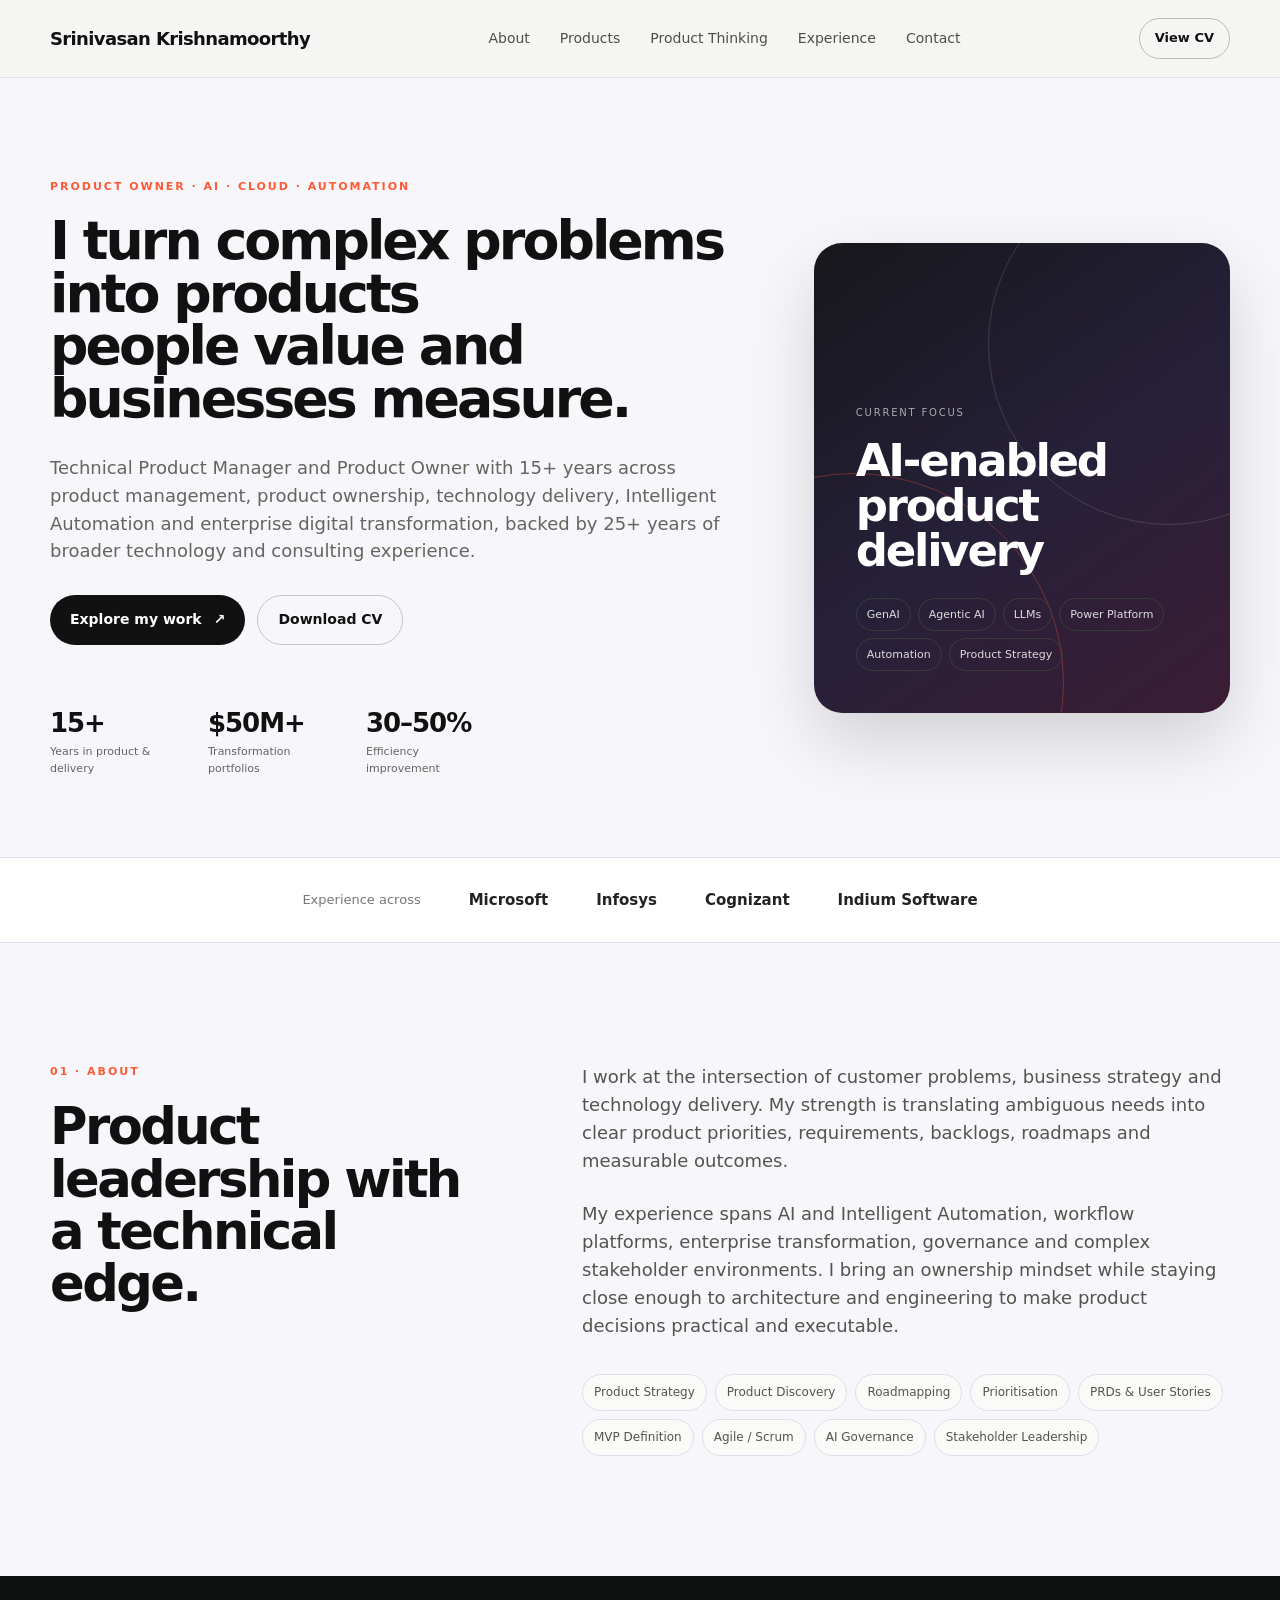
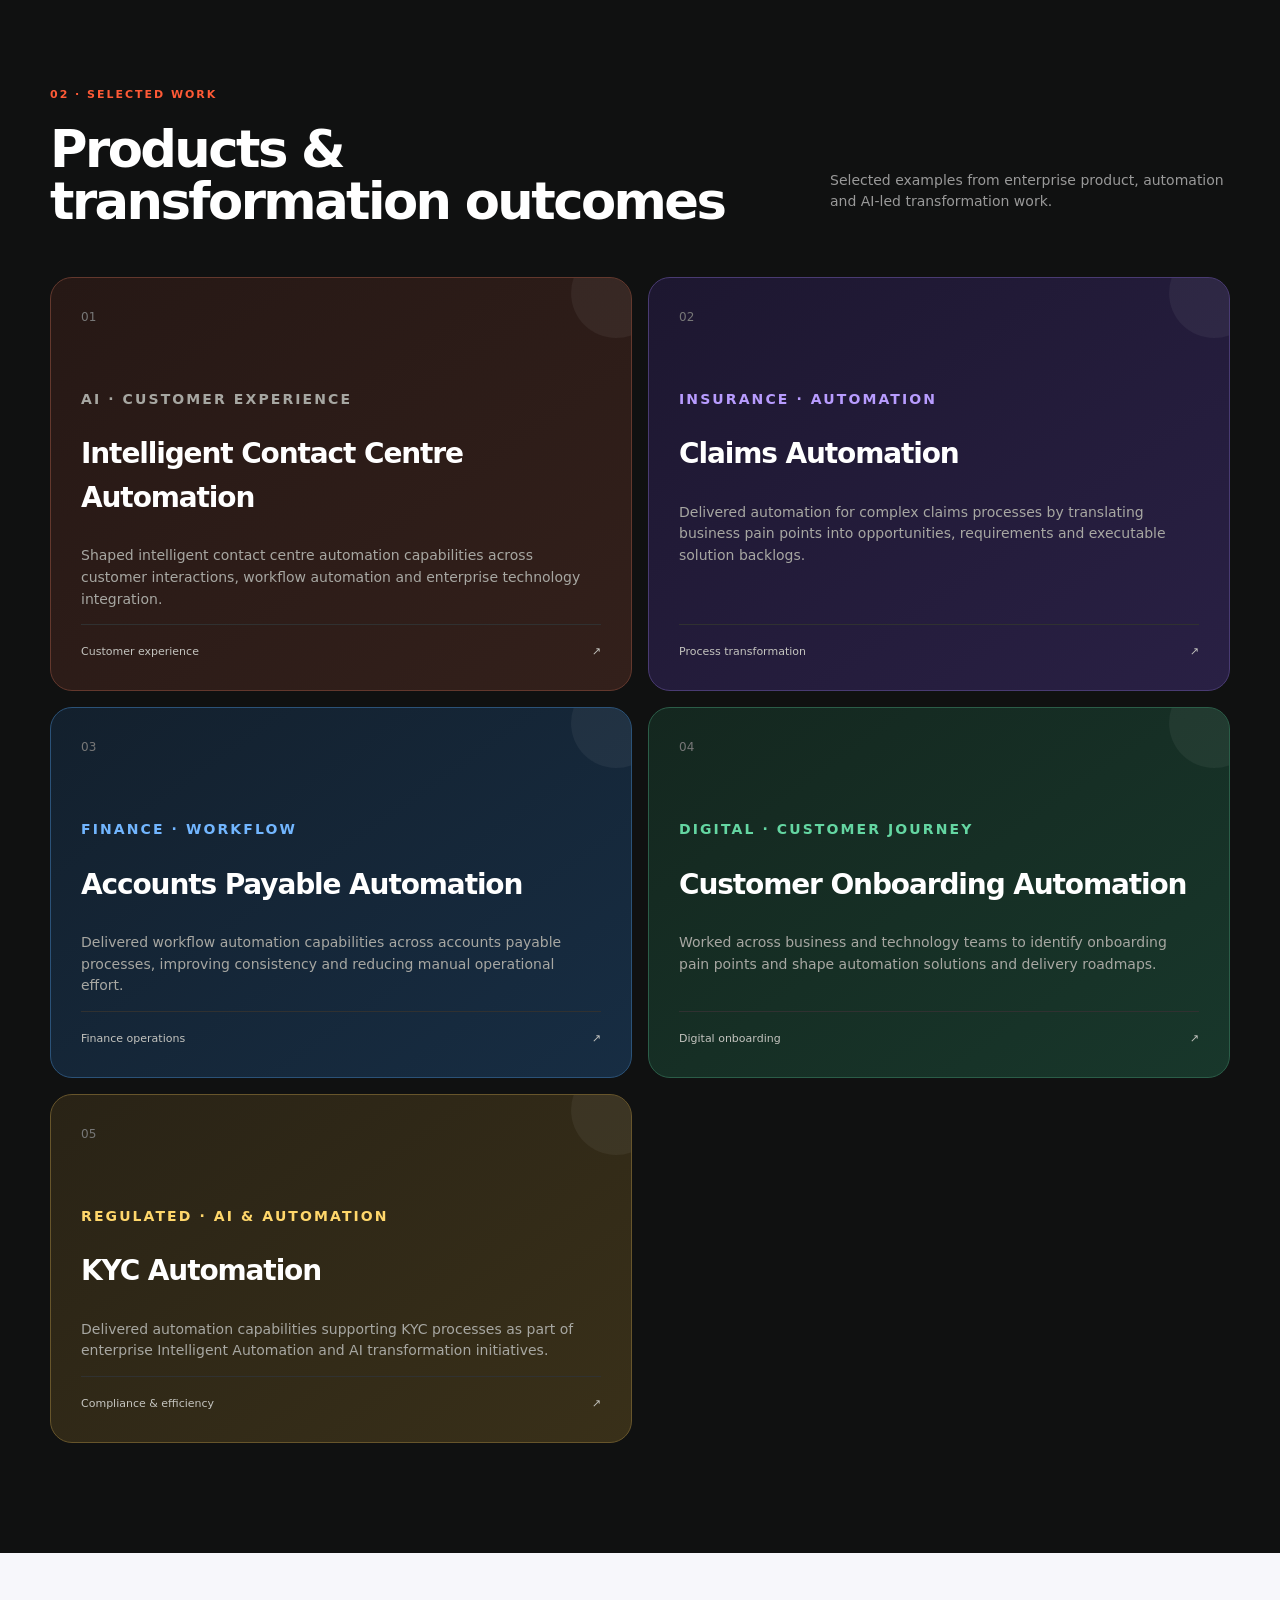
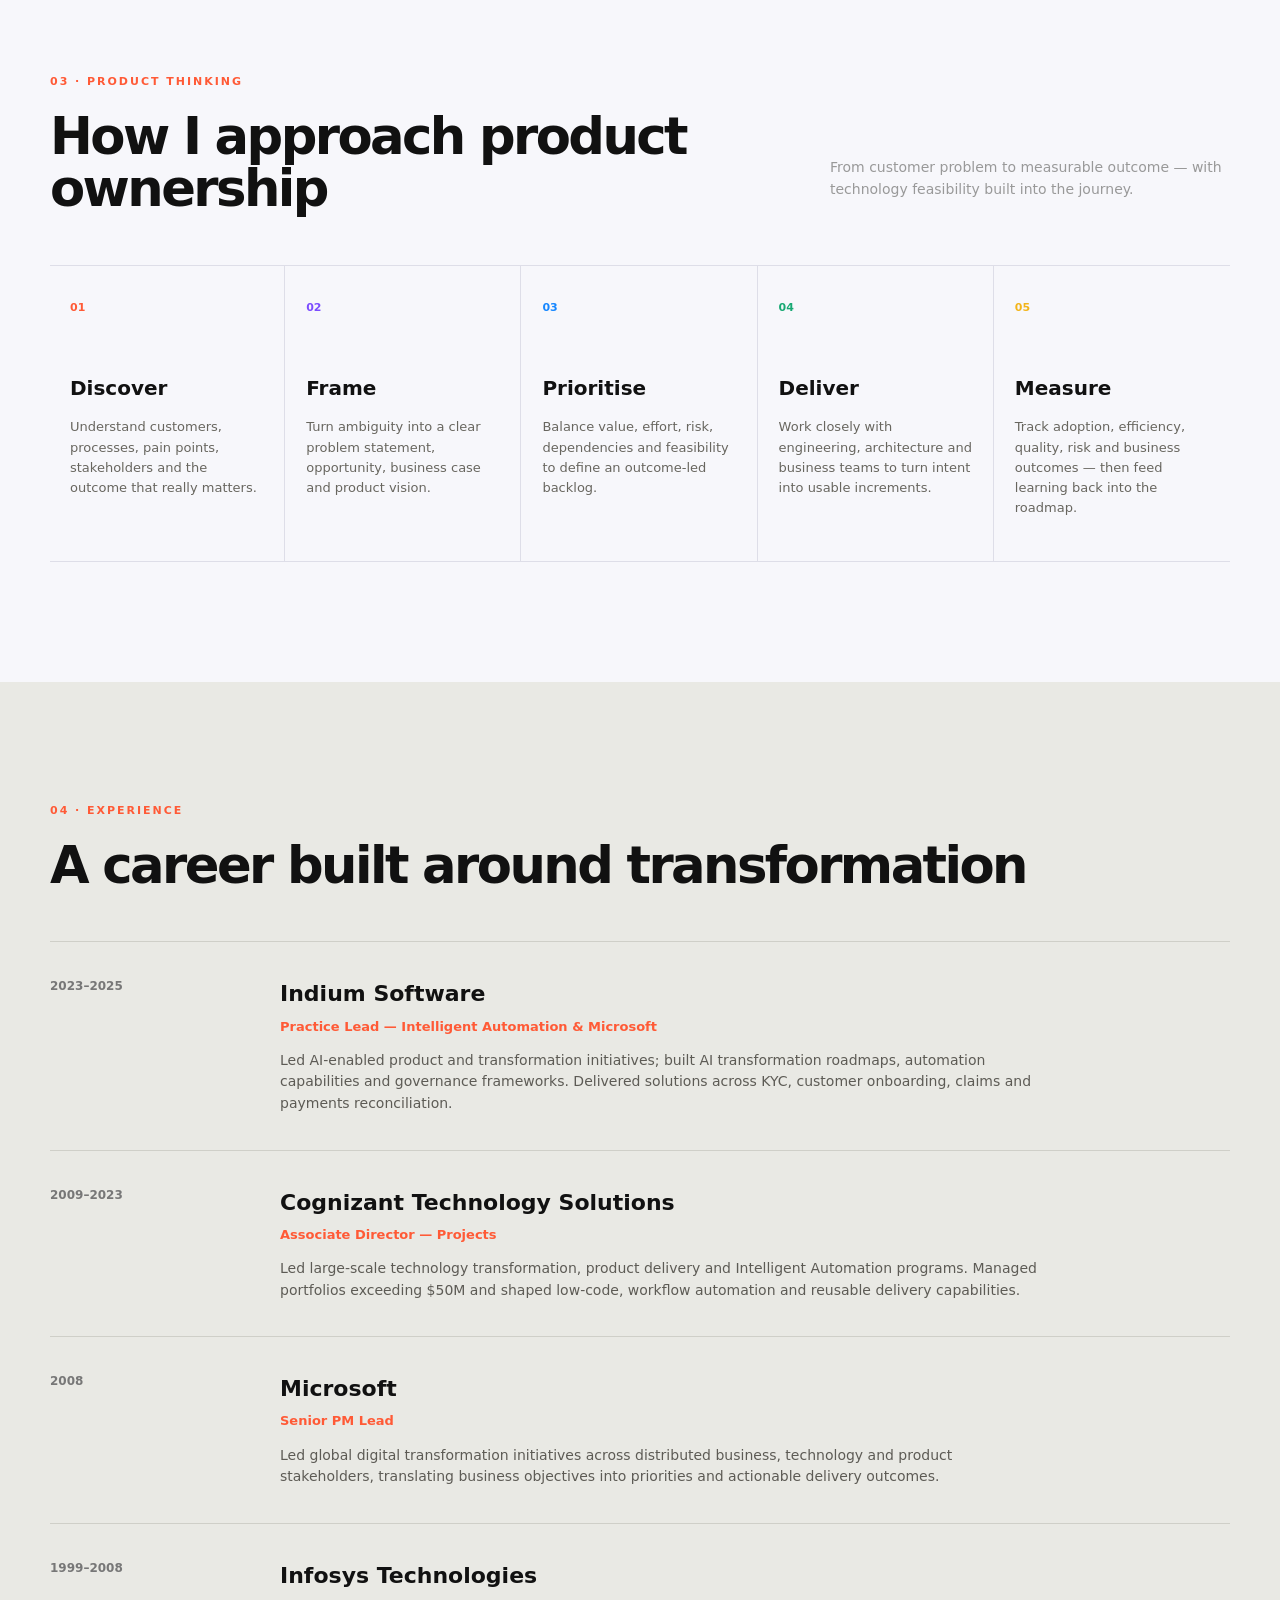
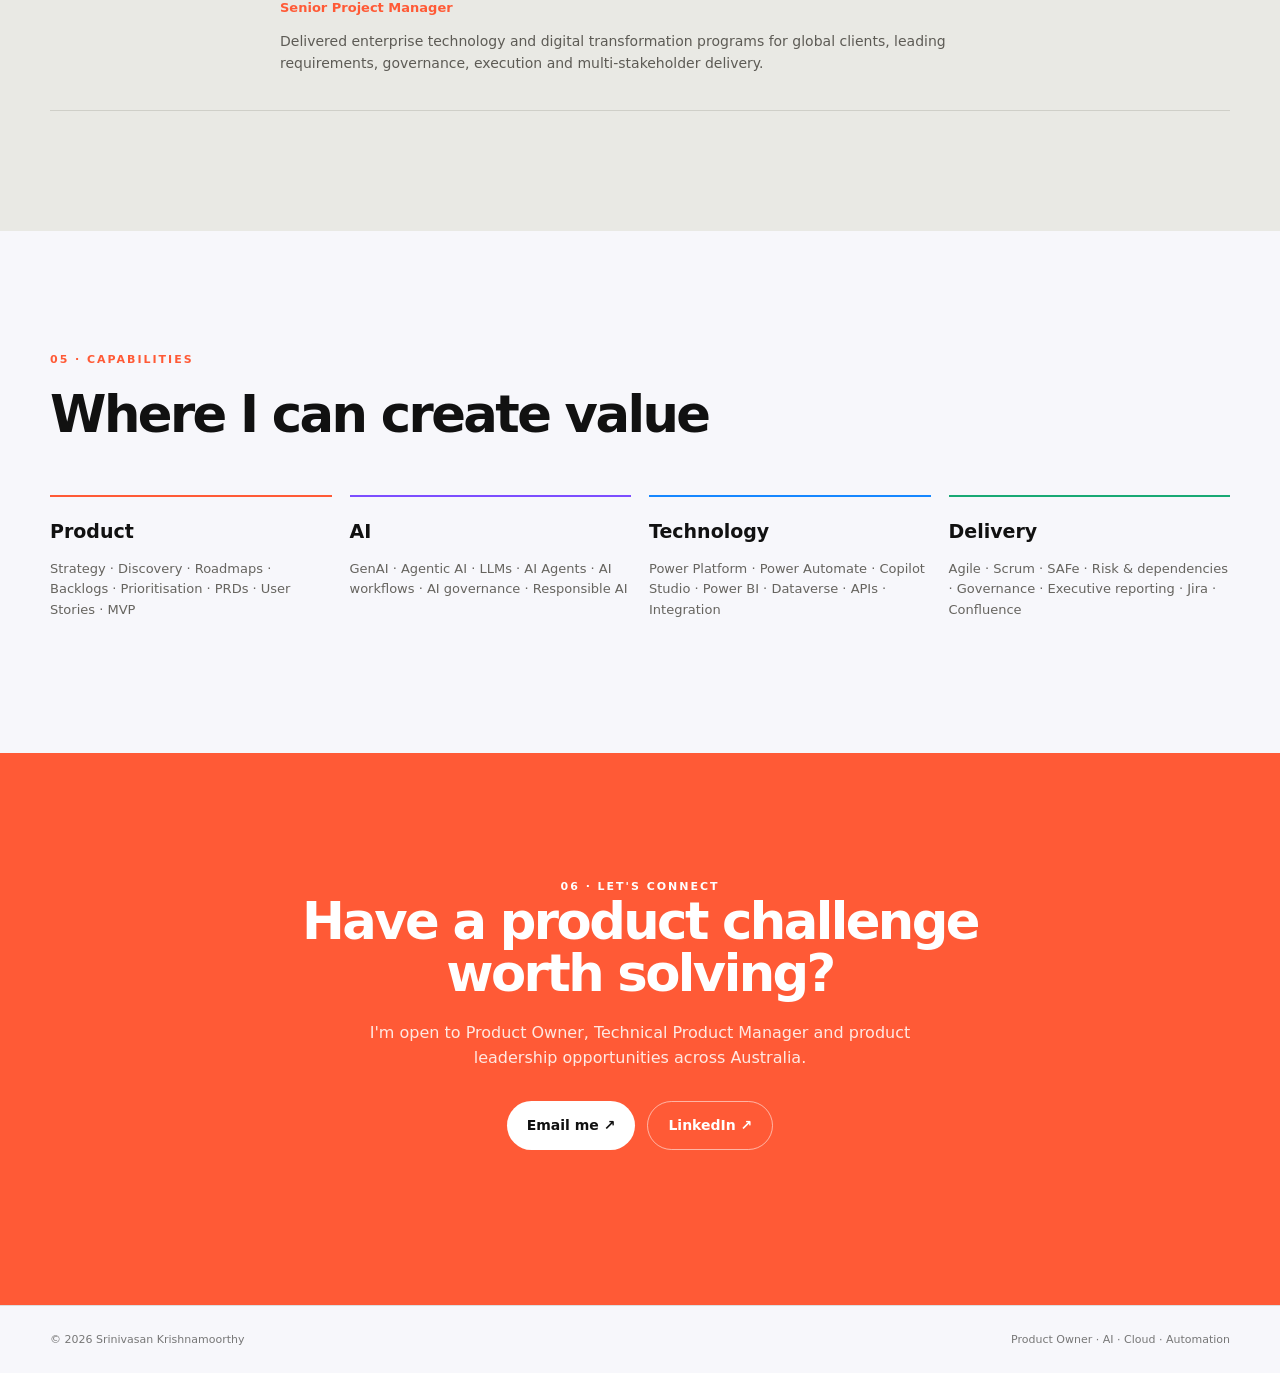
==== index.html @ 7a73e7b0 "Update index.html" ====
<!DOCTYPE html>
<html lang="en">
<head>
  <meta charset="UTF-8">
  <meta name="viewport" content="width=device-width, initial-scale=1.0">
  <meta name="description" content="Srinivasan Krishnamoorthy — Product Owner and Technical Product Manager specialising in AI, Intelligent Automation, Cloud and enterprise digital transformation.">
  <title>Srinivasan Krishnamoorthy | Product Owner</title>
  <link rel="stylesheet" href="style.css">
</head>
<body>
  <header class="nav">
    <a class="brand" href="#top">Srinivasan Krishnamoorthy</a>
    <nav>
      <a href="#about">About</a>
      <a href="#products">Products</a>
      <a href="#thinking">Product Thinking</a>
      <a href="#experience">Experience</a>
      <a href="#contact">Contact</a>
    </nav>
    <a class="nav-cta" href="Srinivasan-Resume.pdf" target="_blank">View CV</a>
  </header>

  <main id="top">
    <section class="hero">
      <div class="hero-copy">
        <p class="eyebrow">PRODUCT OWNER · AI · CLOUD · AUTOMATION</p>
        <h1>I turn complex problems into products<br class="desktop-break"> people value and businesses measure.</h1>
        <p class="hero-text">
          Technical Product Manager and Product Owner with 15+ years across product management,
          product ownership, technology delivery, Intelligent Automation and enterprise digital transformation,
          backed by 25+ years of broader technology and consulting experience.
        </p>
        <div class="actions">
          <a class="button primary" href="#products">Explore my work <span>↗</span></a>
          <a class="button secondary" href="assets/Srinivasan-Resume.pdf" target="_blank">Download CV</a>
        </div>
        <div class="quick-stats">
          <div><strong>15+</strong><span>Years in product & delivery</span></div>
          <div><strong>$50M+</strong><span>Transformation portfolios</span></div>
          <div><strong>30–50%</strong><span>Efficiency improvement</span></div>
        </div>
      </div>
      <div class="hero-card">
        <div class="orbit"></div>
        <div class="hero-card-content">
          <span class="card-label">CURRENT FOCUS</span>
          <h2>AI-enabled<br>product delivery</h2>
          <div class="tag-list">
            <span>GenAI</span><span>Agentic AI</span><span>LLMs</span>
            <span>Power Platform</span><span>Automation</span><span>Product Strategy</span>
          </div>
        </div>
      </div>
    </section>

    <section class="trust-strip">
      <span>Experience across</span>
      <b>Microsoft</b><b>Infosys</b><b>Cognizant</b><b>Indium Software</b>
    </section>

    <section id="about" class="section split">
      <div>
        <p class="eyebrow">01 · ABOUT</p>
        <h2>Product leadership with a technical edge.</h2>
      </div>
      <div class="section-copy">
        <p>
          I work at the intersection of customer problems, business strategy and technology delivery.
          My strength is translating ambiguous needs into clear product priorities, requirements,
          backlogs, roadmaps and measurable outcomes.
        </p>
        <p>
          My experience spans AI and Intelligent Automation, workflow platforms, enterprise transformation,
          governance and complex stakeholder environments. I bring an ownership mindset while staying close
          enough to architecture and engineering to make product decisions practical and executable.
        </p>
        <div class="pill-grid">
          <span>Product Strategy</span><span>Product Discovery</span><span>Roadmapping</span>
          <span>Prioritisation</span><span>PRDs & User Stories</span><span>MVP Definition</span>
          <span>Agile / Scrum</span><span>AI Governance</span><span>Stakeholder Leadership</span>
        </div>
      </div>
    </section>

    <section id="products" class="section dark">
      <div class="section-heading">
        <div>
          <p class="eyebrow">02 · SELECTED WORK</p>
          <h2>Products & transformation outcomes</h2>
        </div>
        <p>Selected examples from enterprise product, automation and AI-led transformation work.</p>
      </div>
      <div class="cards">
        <article class="product-card product-orange">
          <div class="card-number">01</div>
          <p class="card-kicker">AI · CUSTOMER EXPERIENCE</p>
          <h3>Intelligent Contact Centre Automation</h3>
          <p>Shaped intelligent contact centre automation capabilities across customer interactions, workflow automation and enterprise technology integration.</p>
          <div class="card-bottom"><span>Customer experience</span><span>↗</span></div>
        </article>
        <article class="product-card product-purple">
          <div class="card-number">02</div>
          <p class="card-kicker">INSURANCE · AUTOMATION</p>
          <h3>Claims Automation</h3>
          <p>Delivered automation for complex claims processes by translating business pain points into opportunities, requirements and executable solution backlogs.</p>
          <div class="card-bottom"><span>Process transformation</span><span>↗</span></div>
        </article>
        <article class="product-card product-blue">
          <div class="card-number">03</div>
          <p class="card-kicker">FINANCE · WORKFLOW</p>
          <h3>Accounts Payable Automation</h3>
          <p>Delivered workflow automation capabilities across accounts payable processes, improving consistency and reducing manual operational effort.</p>
          <div class="card-bottom"><span>Finance operations</span><span>↗</span></div>
        </article>
        <article class="product-card product-green">
          <div class="card-number">04</div>
          <p class="card-kicker">DIGITAL · CUSTOMER JOURNEY</p>
          <h3>Customer Onboarding Automation</h3>
          <p>Worked across business and technology teams to identify onboarding pain points and shape automation solutions and delivery roadmaps.</p>
          <div class="card-bottom"><span>Digital onboarding</span><span>↗</span></div>
        </article>
        <article class="product-card product-yellow">
          <div class="card-number">05</div>
          <p class="card-kicker">REGULATED · AI & AUTOMATION</p>
          <h3>KYC Automation</h3>
          <p>Delivered automation capabilities supporting KYC processes as part of enterprise Intelligent Automation and AI transformation initiatives.</p>
          <div class="card-bottom"><span>Compliance & efficiency</span><span>↗</span></div>
        </article>
      </div>
    </section>

    <section id="thinking" class="section">
      <div class="section-heading">
        <div>
          <p class="eyebrow">03 · PRODUCT THINKING</p>
          <h2>How I approach product ownership</h2>
        </div>
        <p>From customer problem to measurable outcome — with technology feasibility built into the journey.</p>
      </div>
      <div class="process">
        <div><span>01</span><h3>Discover</h3><p>Understand customers, processes, pain points, stakeholders and the outcome that really matters.</p></div>
        <div><span>02</span><h3>Frame</h3><p>Turn ambiguity into a clear problem statement, opportunity, business case and product vision.</p></div>
        <div><span>03</span><h3>Prioritise</h3><p>Balance value, effort, risk, dependencies and feasibility to define an outcome-led backlog.</p></div>
        <div><span>04</span><h3>Deliver</h3><p>Work closely with engineering, architecture and business teams to turn intent into usable increments.</p></div>
        <div><span>05</span><h3>Measure</h3><p>Track adoption, efficiency, quality, risk and business outcomes — then feed learning back into the roadmap.</p></div>
      </div>
    </section>

    <section id="experience" class="section light">
      <div class="section-heading">
        <div>
          <p class="eyebrow">04 · EXPERIENCE</p>
          <h2>A career built around transformation</h2>
        </div>
      </div>
      <div class="timeline">
        <article><div class="year">2023–2025</div><div><h3>Indium Software</h3><h4>Practice Lead — Intelligent Automation & Microsoft</h4><p>Led AI-enabled product and transformation initiatives; built AI transformation roadmaps, automation capabilities and governance frameworks. Delivered solutions across KYC, customer onboarding, claims and payments reconciliation.</p></div></article>
        <article><div class="year">2009–2023</div><div><h3>Cognizant Technology Solutions</h3><h4>Associate Director — Projects</h4><p>Led large-scale technology transformation, product delivery and Intelligent Automation programs. Managed portfolios exceeding $50M and shaped low-code, workflow automation and reusable delivery capabilities.</p></div></article>
        <article><div class="year">2008</div><div><h3>Microsoft</h3><h4>Senior PM Lead</h4><p>Led global digital transformation initiatives across distributed business, technology and product stakeholders, translating business objectives into priorities and actionable delivery outcomes.</p></div></article>
        <article><div class="year">1999–2008</div><div><h3>Infosys Technologies</h3><h4>Senior Project Manager</h4><p>Delivered enterprise technology and digital transformation programs for global clients, leading requirements, governance, execution and multi-stakeholder delivery.</p></div></article>
      </div>
    </section>

    <section class="section capabilities">
      <p class="eyebrow">05 · CAPABILITIES</p>
      <h2>Where I can create value</h2>
      <div class="cap-grid">
        <div><h3>Product</h3><p>Strategy · Discovery · Roadmaps · Backlogs · Prioritisation · PRDs · User Stories · MVP</p></div>
        <div><h3>AI</h3><p>GenAI · Agentic AI · LLMs · AI Agents · AI workflows · AI governance · Responsible AI</p></div>
        <div><h3>Technology</h3><p>Power Platform · Power Automate · Copilot Studio · Power BI · Dataverse · APIs · Integration</p></div>
        <div><h3>Delivery</h3><p>Agile · Scrum · SAFe · Risk & dependencies · Governance · Executive reporting · Jira · Confluence</p></div>
      </div>
    </section>

    <section id="contact" class="section contact">
      <p class="eyebrow">06 · LET'S CONNECT</p>
      <h2>Have a product challenge worth solving?</h2>
      <p>I'm open to Product Owner, Technical Product Manager and product leadership opportunities across Australia.</p>
      <div class="contact-actions">
        <a class="button primary" href="mailto:srinivk@ymail.com">Email me ↗</a>
        <a class="button secondary" href="https://www.linkedin.com/in/srinivasan-krishnamoorthy-0589886" target="_blank" rel="noopener">LinkedIn ↗</a>
      </div>
    </section>
  </main>

  <footer>
    <span>© 2026 Srinivasan Krishnamoorthy</span>
    <span>Product Owner · AI · Cloud · Automation</span>
  </footer>
  <script src="script.js"></script>
</body>
</html>
---- style.css ----
:root{
  --bg:#f7f7fb;--surface:#fff;--ink:#111;--muted:#66645f;--line:#dedee8;
  --dark:#101111;--dark2:#181919;--accent:#ff5a36;--purple:#7c4dff;--blue:#1687ff;--green:#19a974;--yellow:#f3b51b;--max:1180px;
}
*{box-sizing:border-box}html{scroll-behavior:smooth}body{margin:0;background:var(--bg);color:var(--ink);font-family:Inter,ui-sans-serif,system-ui,-apple-system,BlinkMacSystemFont,"Segoe UI",sans-serif;line-height:1.55}
a{color:inherit;text-decoration:none}.nav{height:78px;display:flex;align-items:center;justify-content:space-between;padding:0 max(28px,calc((100vw - var(--max))/2));border-bottom:1px solid var(--line);background:rgba(245,245,242,.92);backdrop-filter:blur(12px);position:sticky;top:0;z-index:20}.brand{font-weight:900;font-size:24px;letter-spacing:-1px}.brand span{color:var(--accent)}nav{display:flex;gap:30px;font-size:14px;color:#4f4e49}nav a:hover{color:var(--accent)}.nav-cta{border:1px solid #bbb9b0;padding:9px 15px;border-radius:999px;font-size:13px;font-weight:700}
.hero{max-width:var(--max);margin:auto;min-height:680px;padding:100px 0 80px;display:grid;grid-template-columns:1.25fr .75fr;gap:70px;align-items:center}.eyebrow{font-size:11px;letter-spacing:.18em;font-weight:800;color:var(--accent);margin:0 0 20px}.hero h1{font-size:clamp(40px,4.2vw,56px);line-height:.98;letter-spacing:-.055em;margin:0 0 28px;max-width:800px}.hero h1 em{font-style:normal;color:#77756e}.desktop-break{display:block}.hero-text{max-width:690px;color:var(--muted);font-size:18px}.actions,.contact-actions{display:flex;gap:12px;margin:30px 0}.button{display:inline-flex;align-items:center;gap:12px;border-radius:999px;padding:13px 20px;font-weight:750;font-size:14px}.button.primary{background:var(--ink);color:white}.button.primary:hover{background:var(--accent)}.button.secondary{border:1px solid #c7c5bd}.button.secondary:hover{border-color:var(--ink)}
.quick-stats{display:flex;gap:38px;margin-top:58px}.quick-stats div{display:flex;flex-direction:column}.quick-stats strong{font-size:26px;letter-spacing:-.04em}.quick-stats span{font-size:11px;color:var(--muted);max-width:120px}
.hero-card{height:470px;background:linear-gradient(145deg,#17171b 0%,#262039 52%,#3b1d35 100%);border-radius:28px;position:relative;overflow:hidden;color:white;box-shadow:0 30px 70px rgba(0,0,0,.15)}.hero-card:after{content:"";position:absolute;width:360px;height:360px;border-radius:50%;border:1px solid rgba(255,255,255,.14);right:-120px;top:-80px}.orbit{position:absolute;width:420px;height:420px;border:1px solid rgba(255,90,54,.35);border-radius:50%;left:-170px;bottom:-180px}.hero-card-content{position:absolute;left:42px;right:42px;bottom:42px;z-index:2}.card-label{font-size:10px;letter-spacing:.18em;color:#aaa}.hero-card h2{font-size:45px;line-height:1;letter-spacing:-.05em;margin:14px 0 25px}.tag-list{display:flex;flex-wrap:wrap;gap:7px}.tag-list span{font-size:11px;padding:7px 10px;border:1px solid #3b3c3c;border-radius:999px;color:#ddd}
.trust-strip{background:#fff;border-top:1px solid var(--line);border-bottom:1px solid var(--line);min-height:86px;display:flex;align-items:center;justify-content:center;gap:48px;color:#777;font-size:13px}.trust-strip b{color:#222;font-size:15px}
.section{max-width:var(--max);margin:auto;padding:120px 0}.split{display:grid;grid-template-columns:.8fr 1.2fr;gap:100px}.section h2{font-size:clamp(38px,4vw,58px);line-height:1.02;letter-spacing:-.05em;margin:0}.section-copy{font-size:18px;color:#55534d}.section-copy p{margin-top:0;margin-bottom:25px}.pill-grid{display:flex;flex-wrap:wrap;gap:8px;margin-top:35px}.pill-grid span{font-size:12px;border:1px solid var(--line);padding:8px 11px;border-radius:999px;background:#fafaf8}
.dark{max-width:none;padding:110px max(28px,calc((100vw - var(--max))/2));background:var(--dark);color:white}.section-heading{display:flex;justify-content:space-between;gap:50px;align-items:end;margin-bottom:50px}.section-heading>p{max-width:400px;color:#999;font-size:14px}.cards{display:grid;grid-template-columns:repeat(2,1fr);gap:16px}.product-card{min-height:320px;background:var(--dark2);border:1px solid #2a2b2b;border-radius:22px;padding:30px;display:flex;flex-direction:column;transition:transform .25s,border-color .25s}.product-card:hover{transform:translateY(-5px);border-color:#555}
.product-orange{background:linear-gradient(145deg,#261815,#33201b)!important;border-color:#63382d!important}
.product-purple{background:linear-gradient(145deg,#1d1730,#292044)!important;border-color:#493b72!important}
.product-blue{background:linear-gradient(145deg,#13202d,#172d43)!important;border-color:#2b5278!important}
.product-green{background:linear-gradient(145deg,#14271f,#18372b)!important;border-color:#2b5d48!important}
.product-yellow{background:linear-gradient(145deg,#292316,#393019)!important;border-color:#67552b!important}
.product-purple .card-kicker{color:#b89cff}.product-blue .card-kicker{color:#72b6ff}
.product-green .card-kicker{color:#64d6a2}.product-yellow .card-kicker{color:#ffd76b}
.product-card:before{content:"";position:absolute;width:90px;height:90px;border-radius:50%;right:-30px;top:-30px;background:rgba(255,255,255,.05)}
.product-card{position:relative;overflow:hidden}
.brand{font-size:18px;letter-spacing:-.035em;white-space:nowrap}
.section.dark .section-heading h2{max-width:680px}
.product-card.featured{background:#1c1c1b}.card-number{font-size:12px;color:#777;margin-bottom:48px}.card-kicker{font-size:10px;letter-spacing:.15em;color:var(--accent);font-weight:800}.product-card h3{font-size:28px;letter-spacing:-.04em;margin:8px 0 12px}.product-card p{color:#a7a7a2;font-size:14px;max-width:520px}.card-bottom{margin-top:auto;border-top:1px solid #303131;padding-top:18px;display:flex;justify-content:space-between;color:#c4c4bf;font-size:11px}
.process{display:grid;grid-template-columns:repeat(5,1fr);gap:1px;border-top:1px solid var(--line);border-bottom:1px solid var(--line)}.process>div{padding:28px 20px 30px;border-right:1px solid var(--line)}.process>div:last-child{border-right:0}.process span{font-size:11px;color:var(--accent);font-weight:800}.process h3{font-size:20px;margin:55px 0 8px}.process p{font-size:13px;color:#68665f}
.light{max-width:none;padding-left:max(28px,calc((100vw - var(--max))/2));padding-right:max(28px,calc((100vw - var(--max))/2));background:#e9e9e4}.timeline{border-top:1px solid #cfcfc8}.timeline article{display:grid;grid-template-columns:180px 1fr;gap:50px;padding:35px 0;border-bottom:1px solid #cfcfc8}.year{font-size:12px;font-weight:800;color:#777}.timeline h3{font-size:22px;margin:0}.timeline h4{font-size:13px;color:var(--accent);margin:5px 0 13px}.timeline p{margin:0;color:#5d5b55;max-width:760px;font-size:14px}
.capabilities{padding-bottom:120px}.cap-grid{display:grid;grid-template-columns:repeat(4,1fr);gap:18px;margin-top:55px}.cap-grid>div{padding-top:20px;border-top:2px solid var(--ink)}.cap-grid h3{margin:0 0 12px;font-size:19px}.cap-grid p{font-size:13px;color:#66645f}
.contact{max-width:none;background:var(--accent);color:white;text-align:center;padding:125px 28px}.contact .eyebrow{color:white}.contact h2{max-width:800px;margin:0 auto 22px}.contact>p{max-width:620px;margin:0 auto;color:#ffe8e2}.contact-actions{justify-content:center}.contact .button.primary{background:white;color:#111}.contact .button.primary:hover{background:#111;color:white}.contact .button.secondary{border-color:rgba(255,255,255,.55);color:white}
footer{display:flex;justify-content:space-between;padding:25px max(28px,calc((100vw - var(--max))/2));font-size:11px;color:#777;border-top:1px solid #ddd}
@media(max-width:900px){nav{display:none}.hero{grid-template-columns:1fr;padding:75px 28px}.hero-card{height:390px}.split{grid-template-columns:1fr;gap:35px;padding-left:28px;padding-right:28px}.dark{padding-left:28px;padding-right:28px}.section-heading{display:block}.cards{grid-template-columns:1fr}.process{grid-template-columns:1fr}.process>div{border-right:0;border-bottom:1px solid var(--line)}.cap-grid{grid-template-columns:1fr 1fr}.light{padding-left:28px;padding-right:28px}}
@media(max-width:600px){.desktop-break{display:none}.nav{padding:0 18px}.nav-cta{display:none}.hero{padding-top:60px}.hero h1{font-size:47px}.hero-text{font-size:16px}.quick-stats{gap:18px}.quick-stats strong{font-size:22px}.trust-strip{gap:18px;flex-wrap:wrap;padding:18px}.trust-strip span{display:none}.section{padding-top:80px;padding-bottom:80px}.hero-card h2{font-size:38px}.cap-grid{grid-template-columns:1fr}.timeline article{grid-template-columns:1fr;gap:10px}.contact{padding-top:90px;padding-bottom:90px}}

.process>div:nth-child(1) span{color:var(--accent)}
.process>div:nth-child(2) span{color:var(--purple)}
.process>div:nth-child(3) span{color:var(--blue)}
.process>div:nth-child(4) span{color:var(--green)}
.process>div:nth-child(5) span{color:var(--yellow)}
.cap-grid>div:nth-child(1){border-top-color:var(--accent)}
.cap-grid>div:nth-child(2){border-top-color:var(--purple)}
.cap-grid>div:nth-child(3){border-top-color:var(--blue)}
.cap-grid>div:nth-child(4){border-top-color:var(--green)}
@media(max-width:600px){.brand{font-size:15px}}
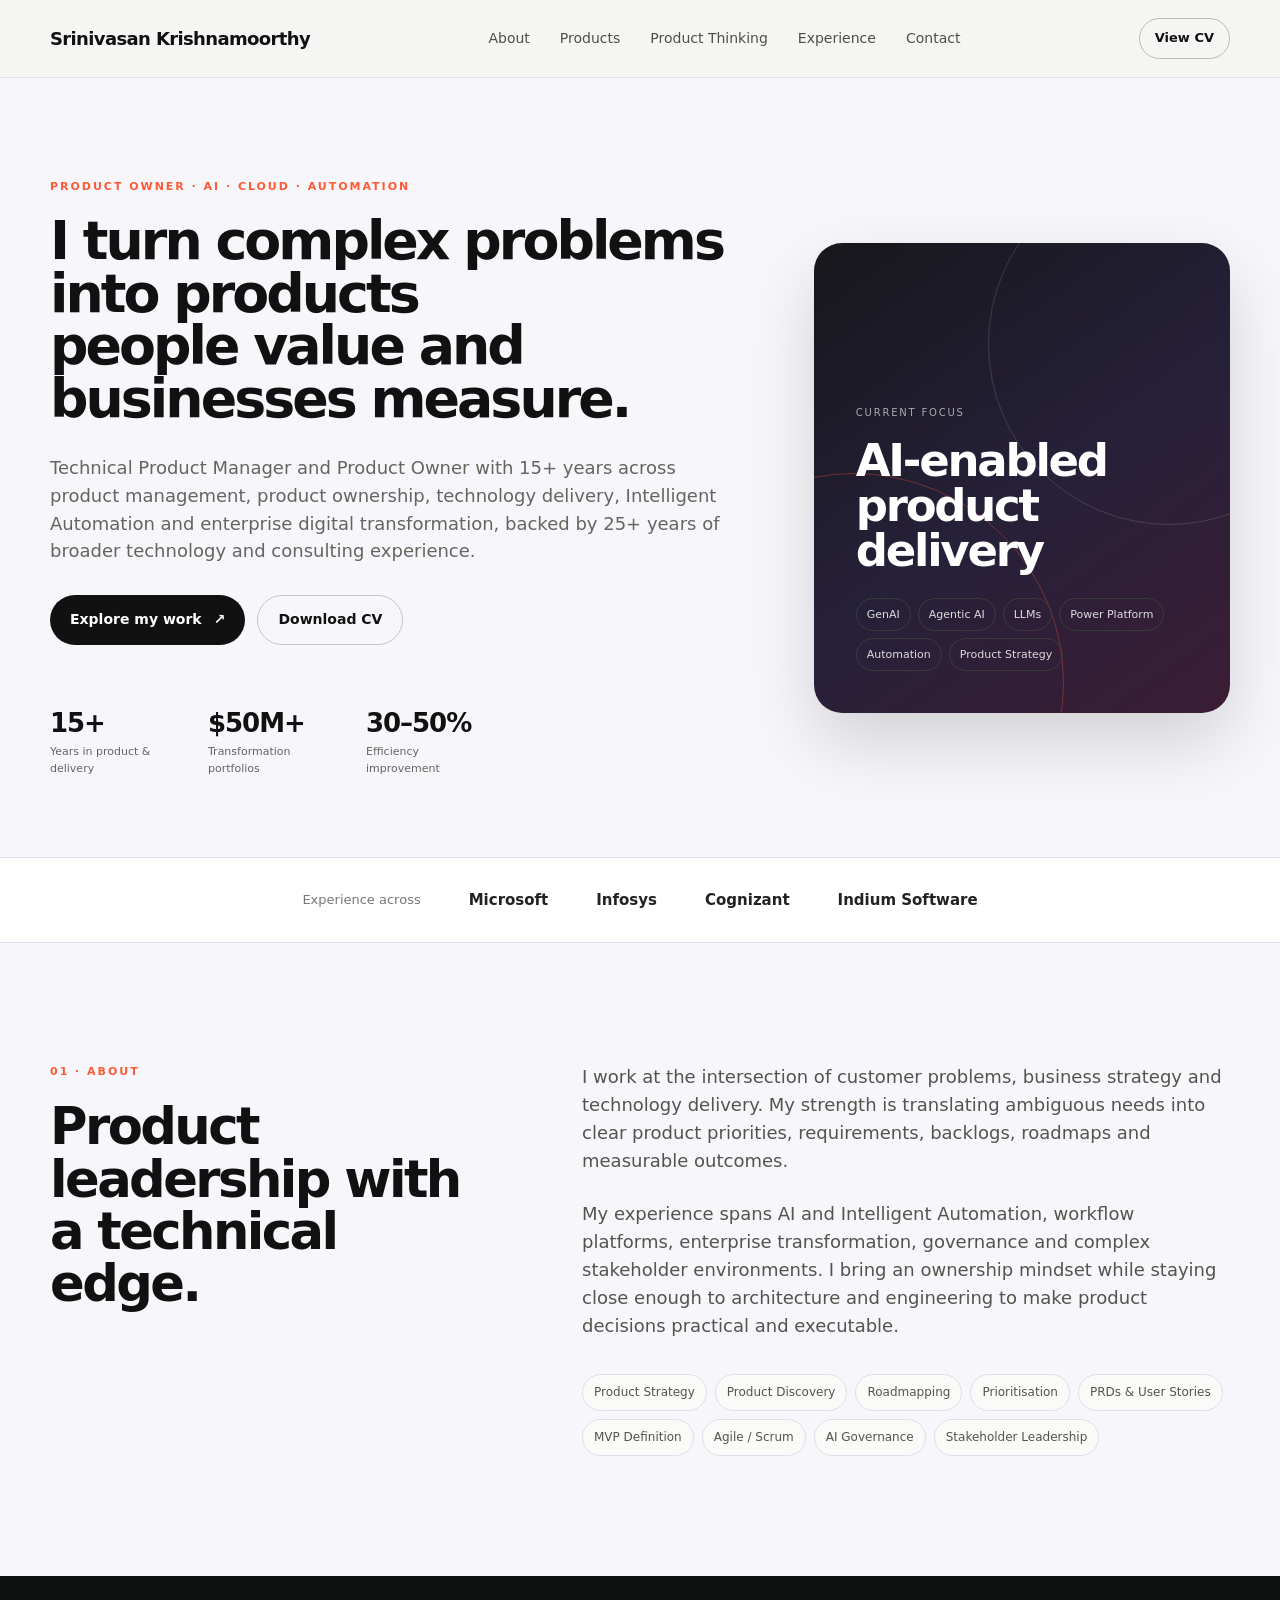
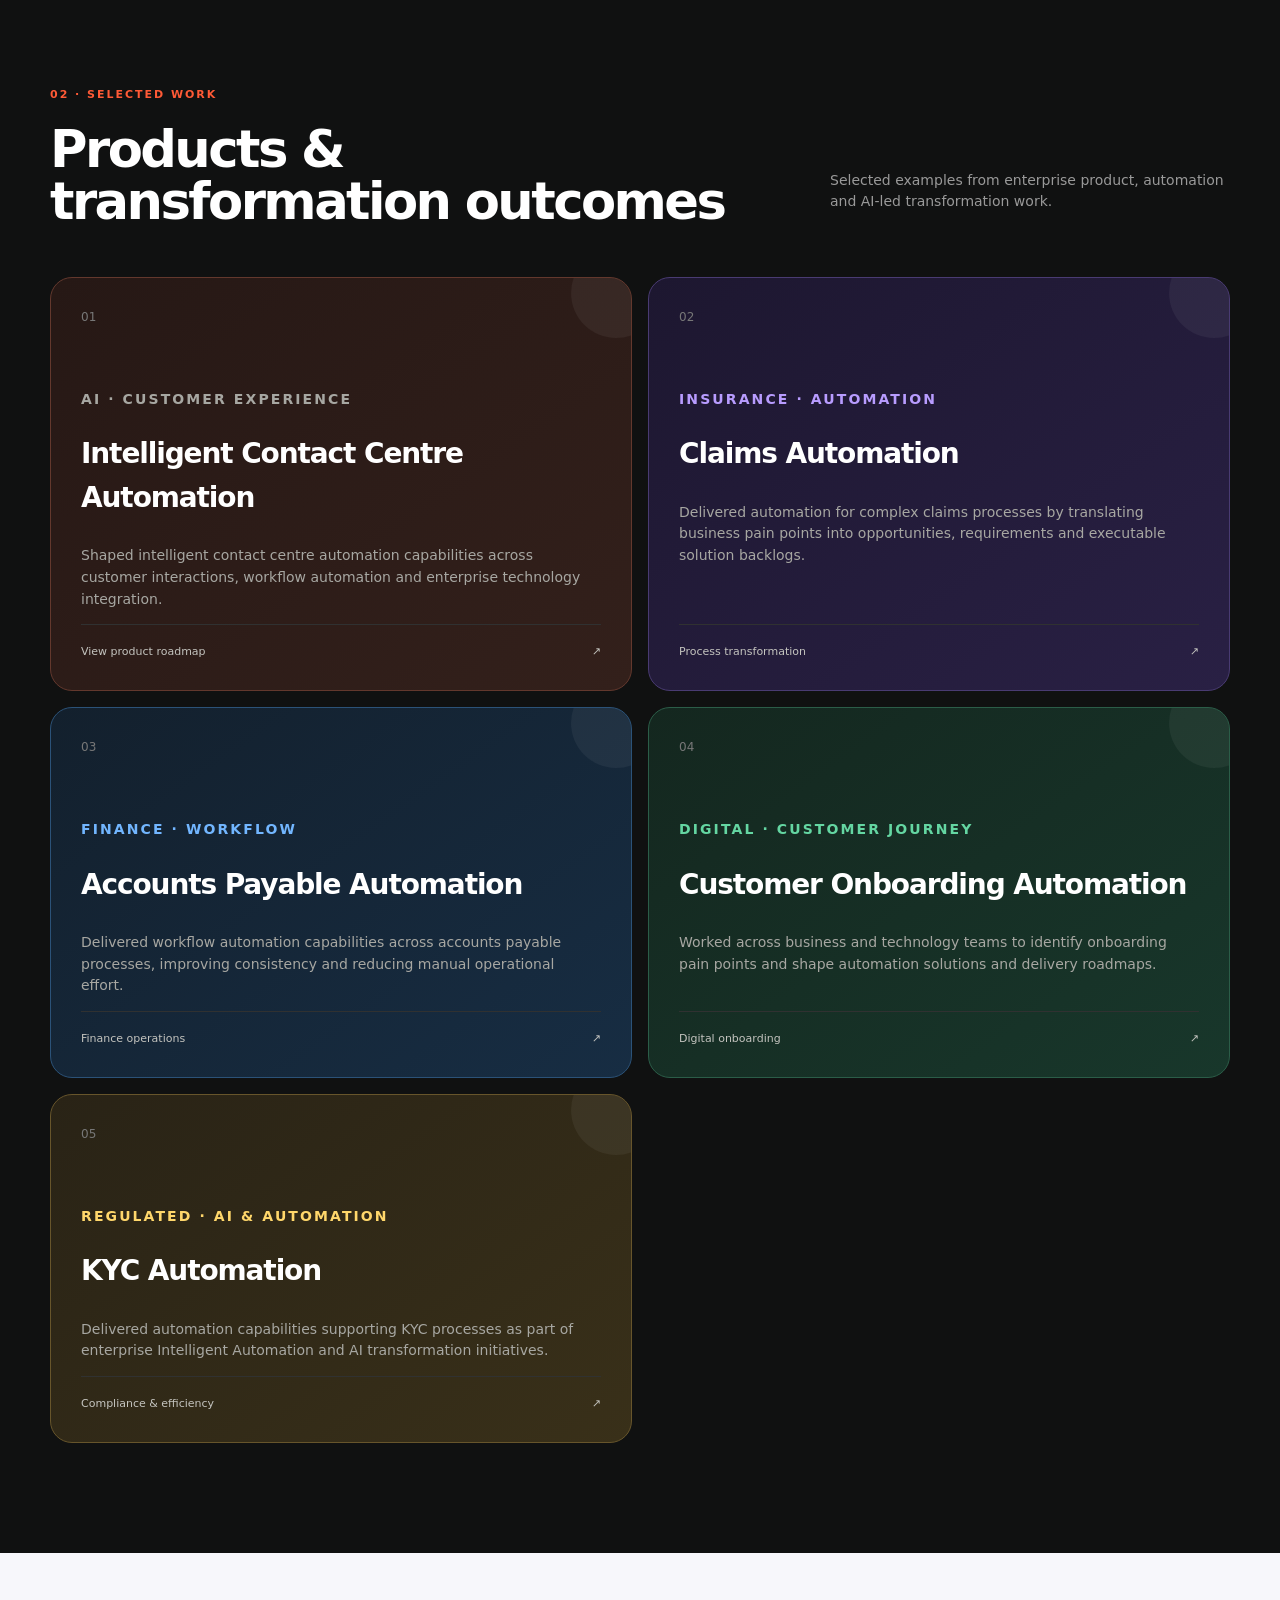
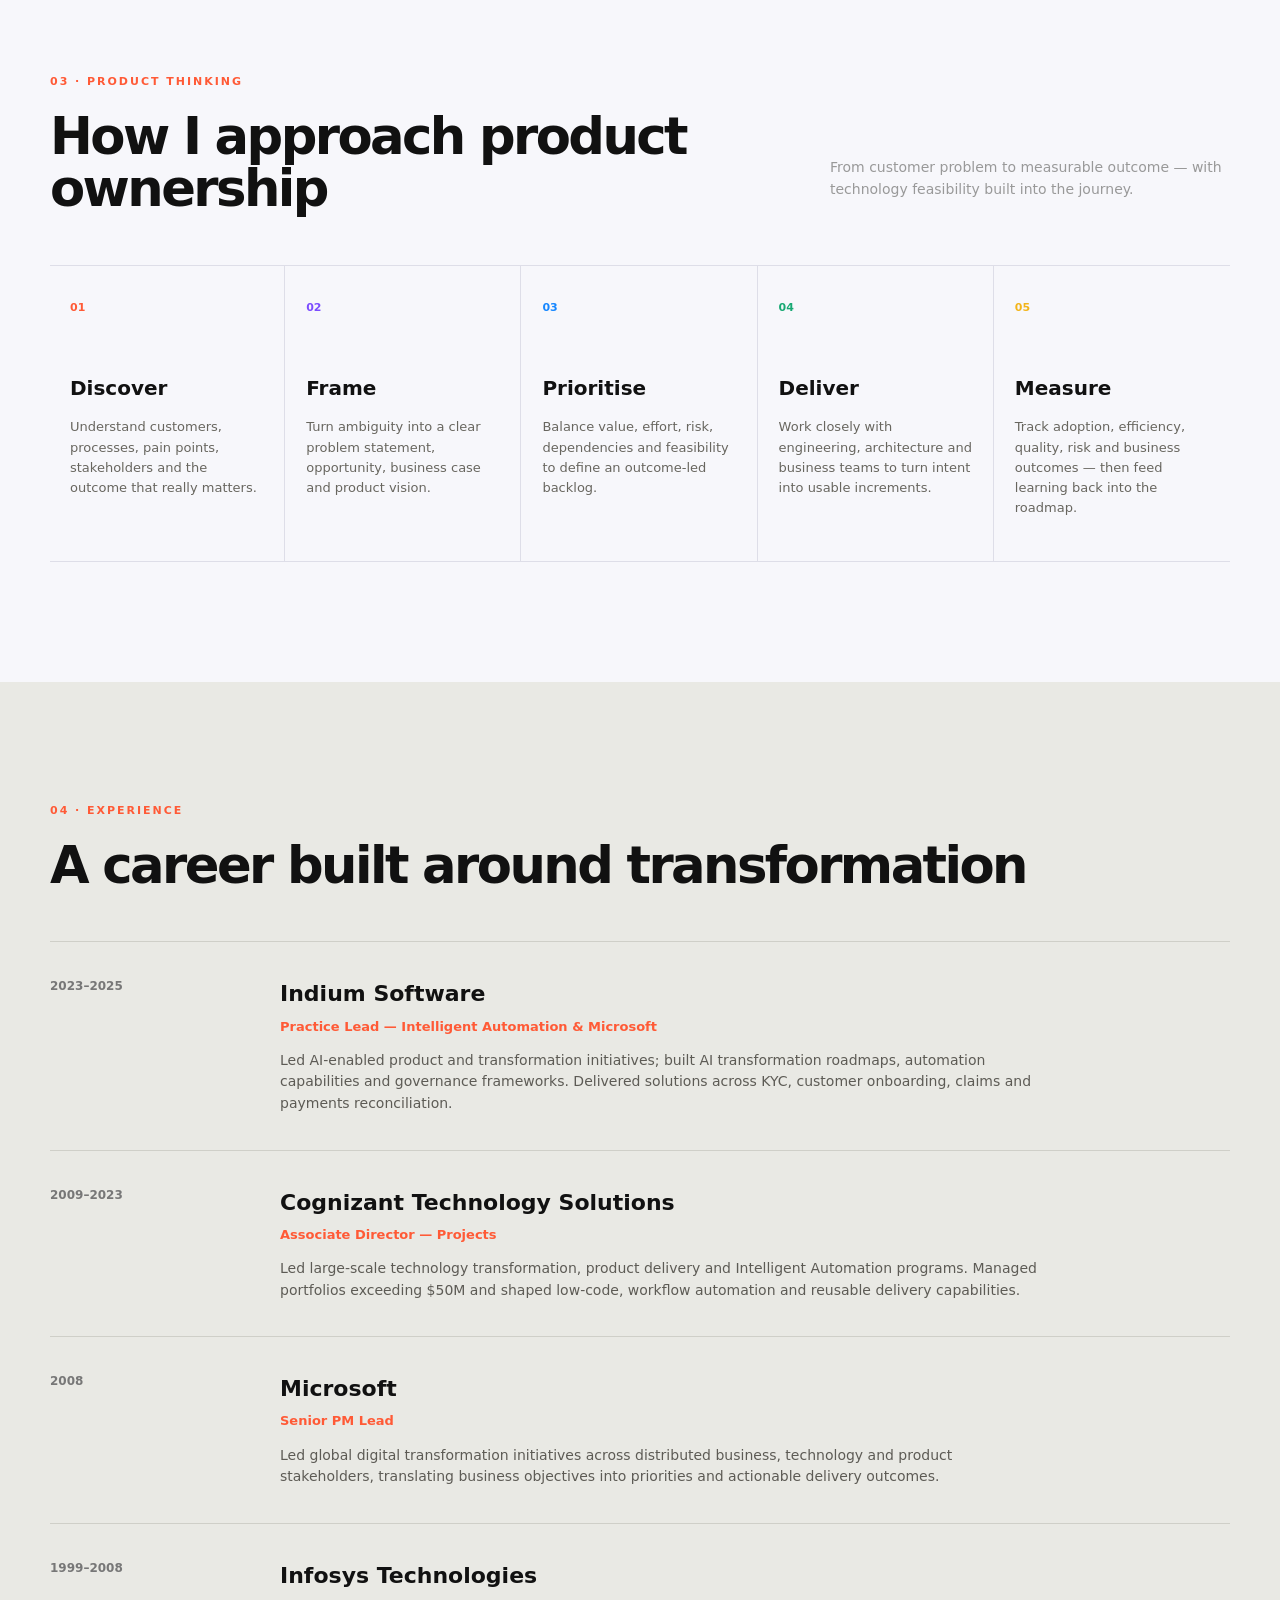
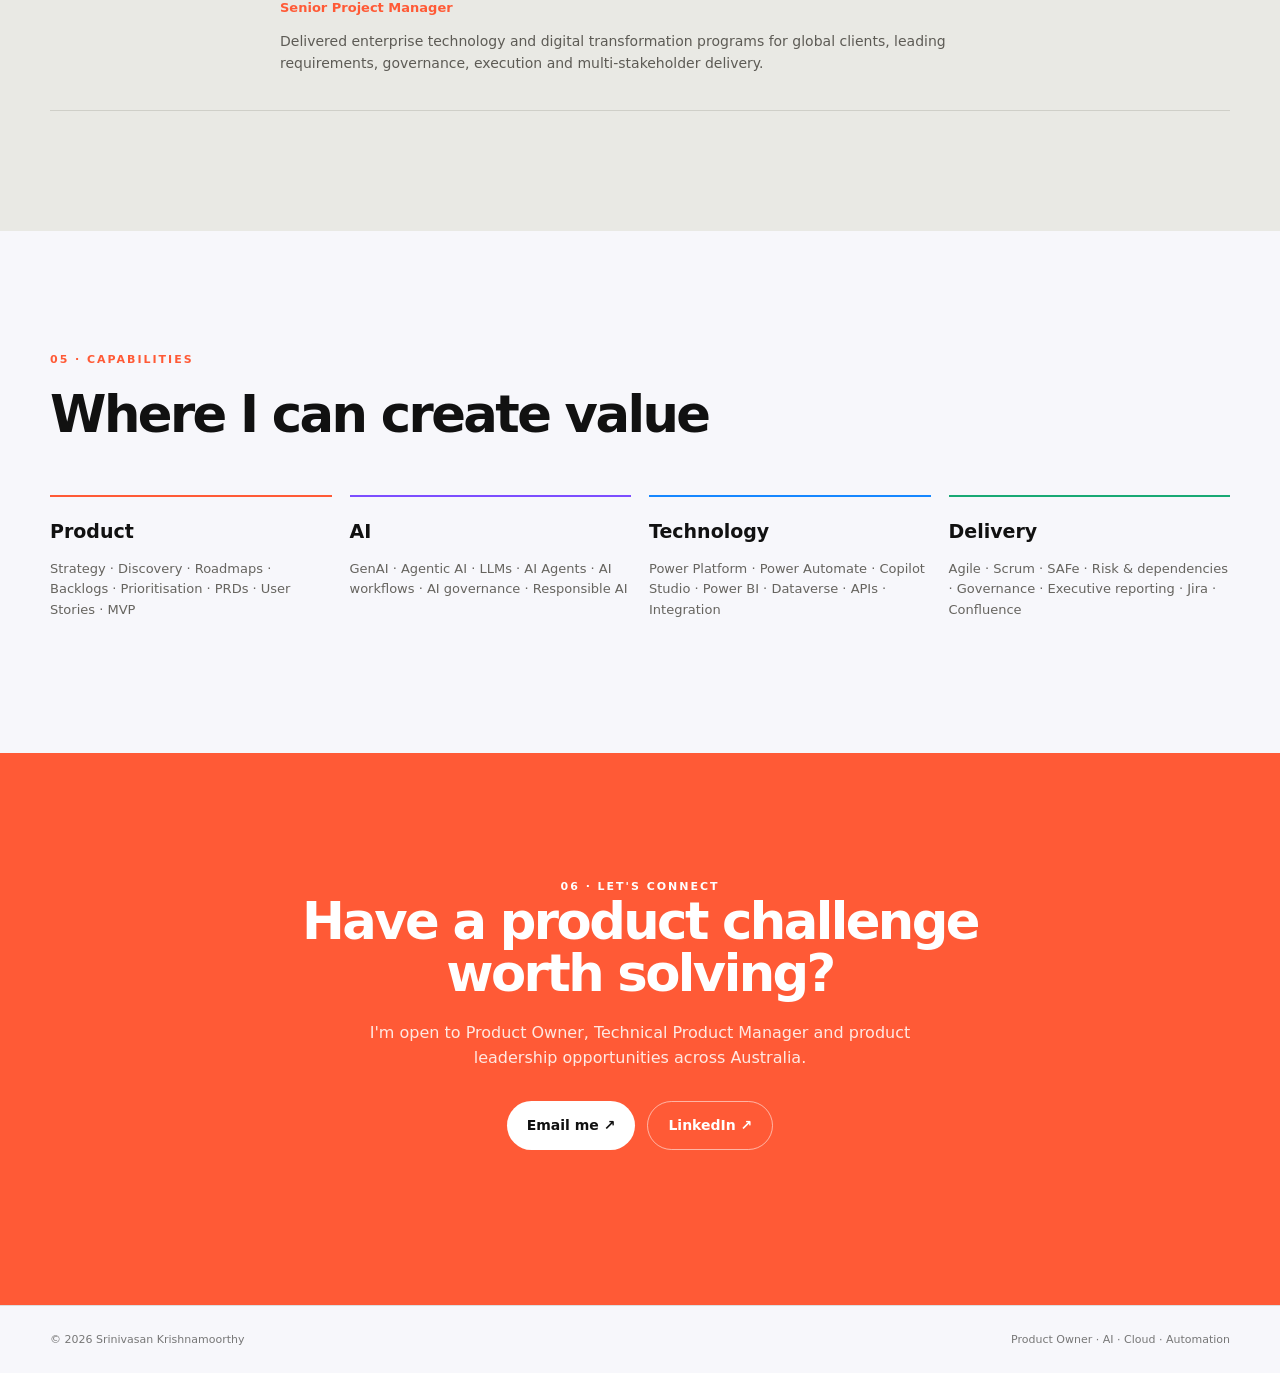
==== commit 34e25376: "Add files via upload" ====
--- a/index.html
+++ b/index.html
@@ -17,7 +17,7 @@
       <a href="#experience">Experience</a>
       <a href="#contact">Contact</a>
     </nav>
-    <a class="nav-cta" href="Srinivasan-Resume.pdf" target="_blank">View CV</a>
+    <a class="nav-cta" href="assets/Srinivasan-Resume.pdf" target="_blank">View CV</a>
   </header>
 
   <main id="top">
@@ -91,13 +91,13 @@
         <p>Selected examples from enterprise product, automation and AI-led transformation work.</p>
       </div>
       <div class="cards">
-        <article class="product-card product-orange">
+        <a class="product-card product-orange product-link" href="case-studies/contact-centre-automation.html">
           <div class="card-number">01</div>
           <p class="card-kicker">AI · CUSTOMER EXPERIENCE</p>
           <h3>Intelligent Contact Centre Automation</h3>
           <p>Shaped intelligent contact centre automation capabilities across customer interactions, workflow automation and enterprise technology integration.</p>
-          <div class="card-bottom"><span>Customer experience</span><span>↗</span></div>
-        </article>
+          <div class="card-bottom"><span>View product roadmap</span><span>↗</span></div>
+        </a>
         <article class="product-card product-purple">
           <div class="card-number">02</div>
           <p class="card-kicker">INSURANCE · AUTOMATION</p>
--- a/style.css
+++ b/style.css
@@ -40,3 +40,5 @@
 .cap-grid>div:nth-child(3){border-top-color:var(--blue)}
 .cap-grid>div:nth-child(4){border-top-color:var(--green)}
 @media(max-width:600px){.brand{font-size:15px}}
+
+.product-link{display:flex;color:inherit;text-decoration:none}.product-link:hover{color:inherit;text-decoration:none}.product-link h3{color:white}.product-link p{color:#a7a7a2}
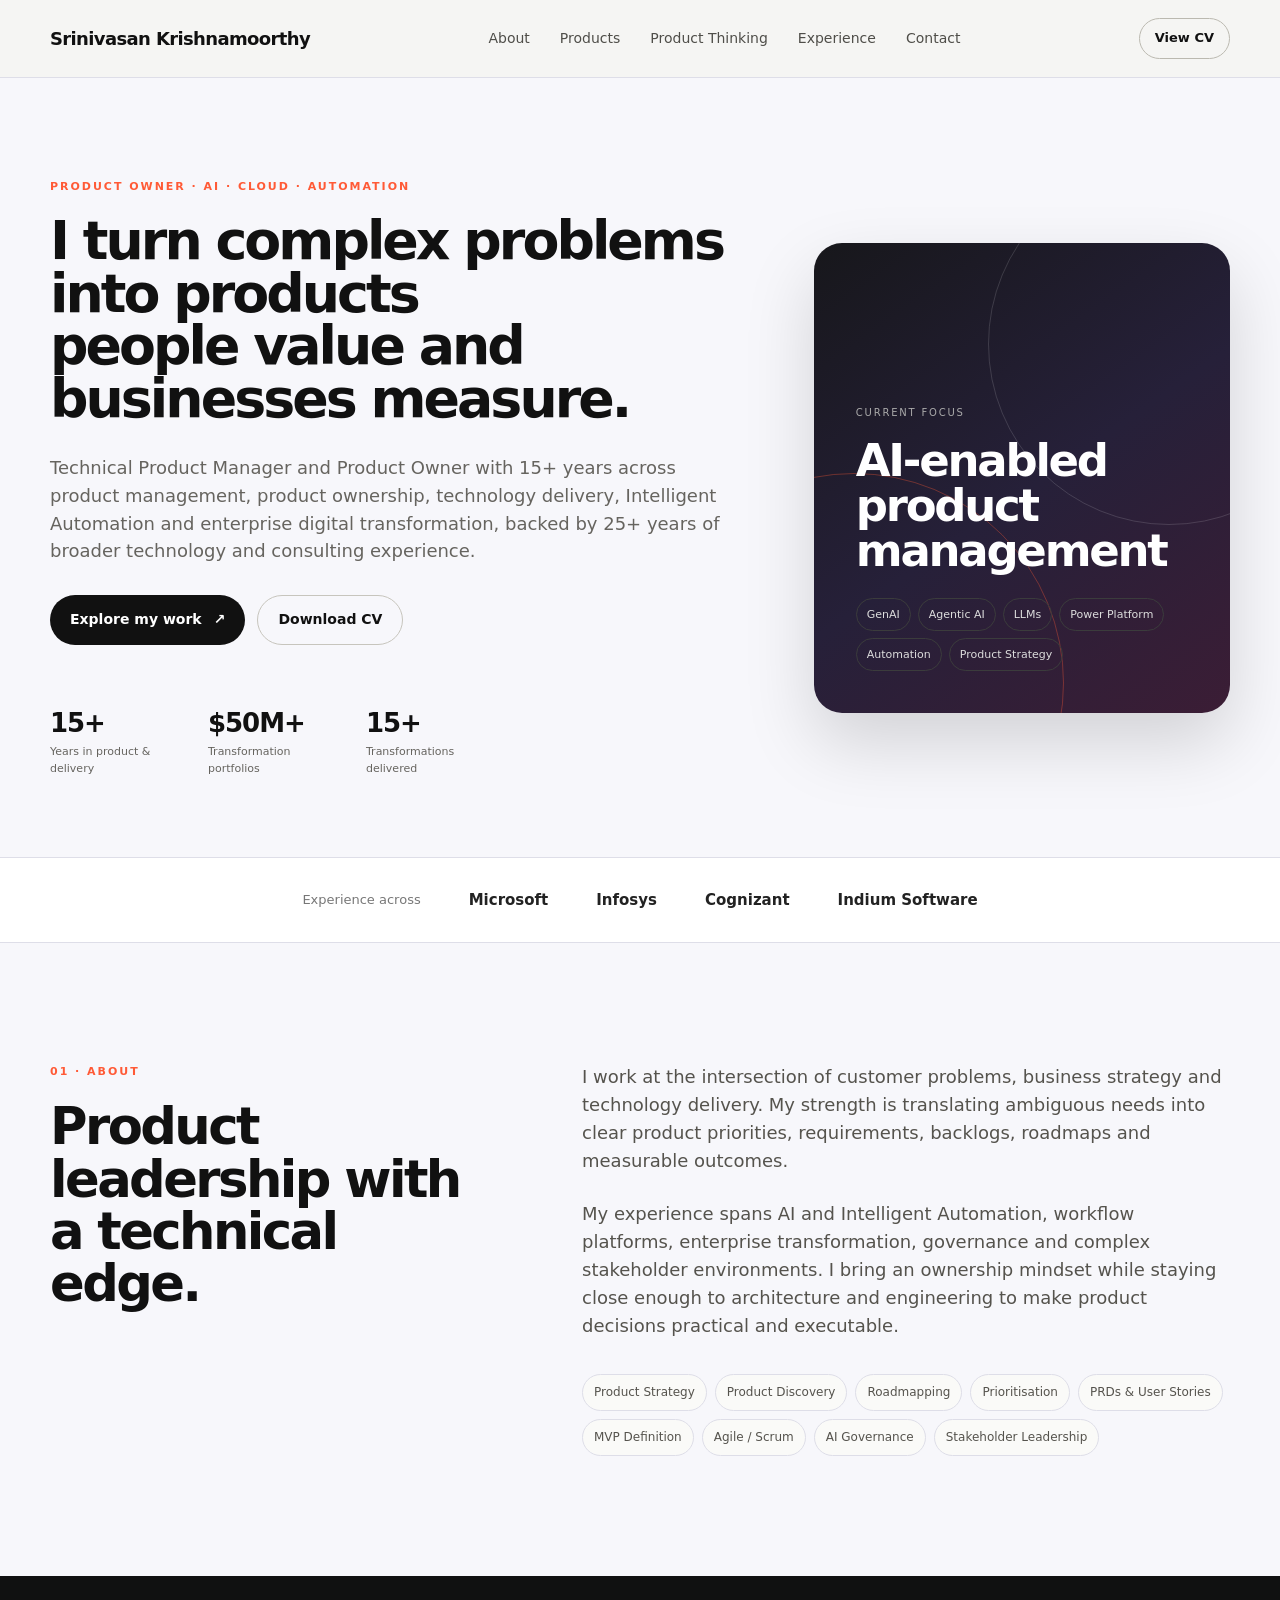
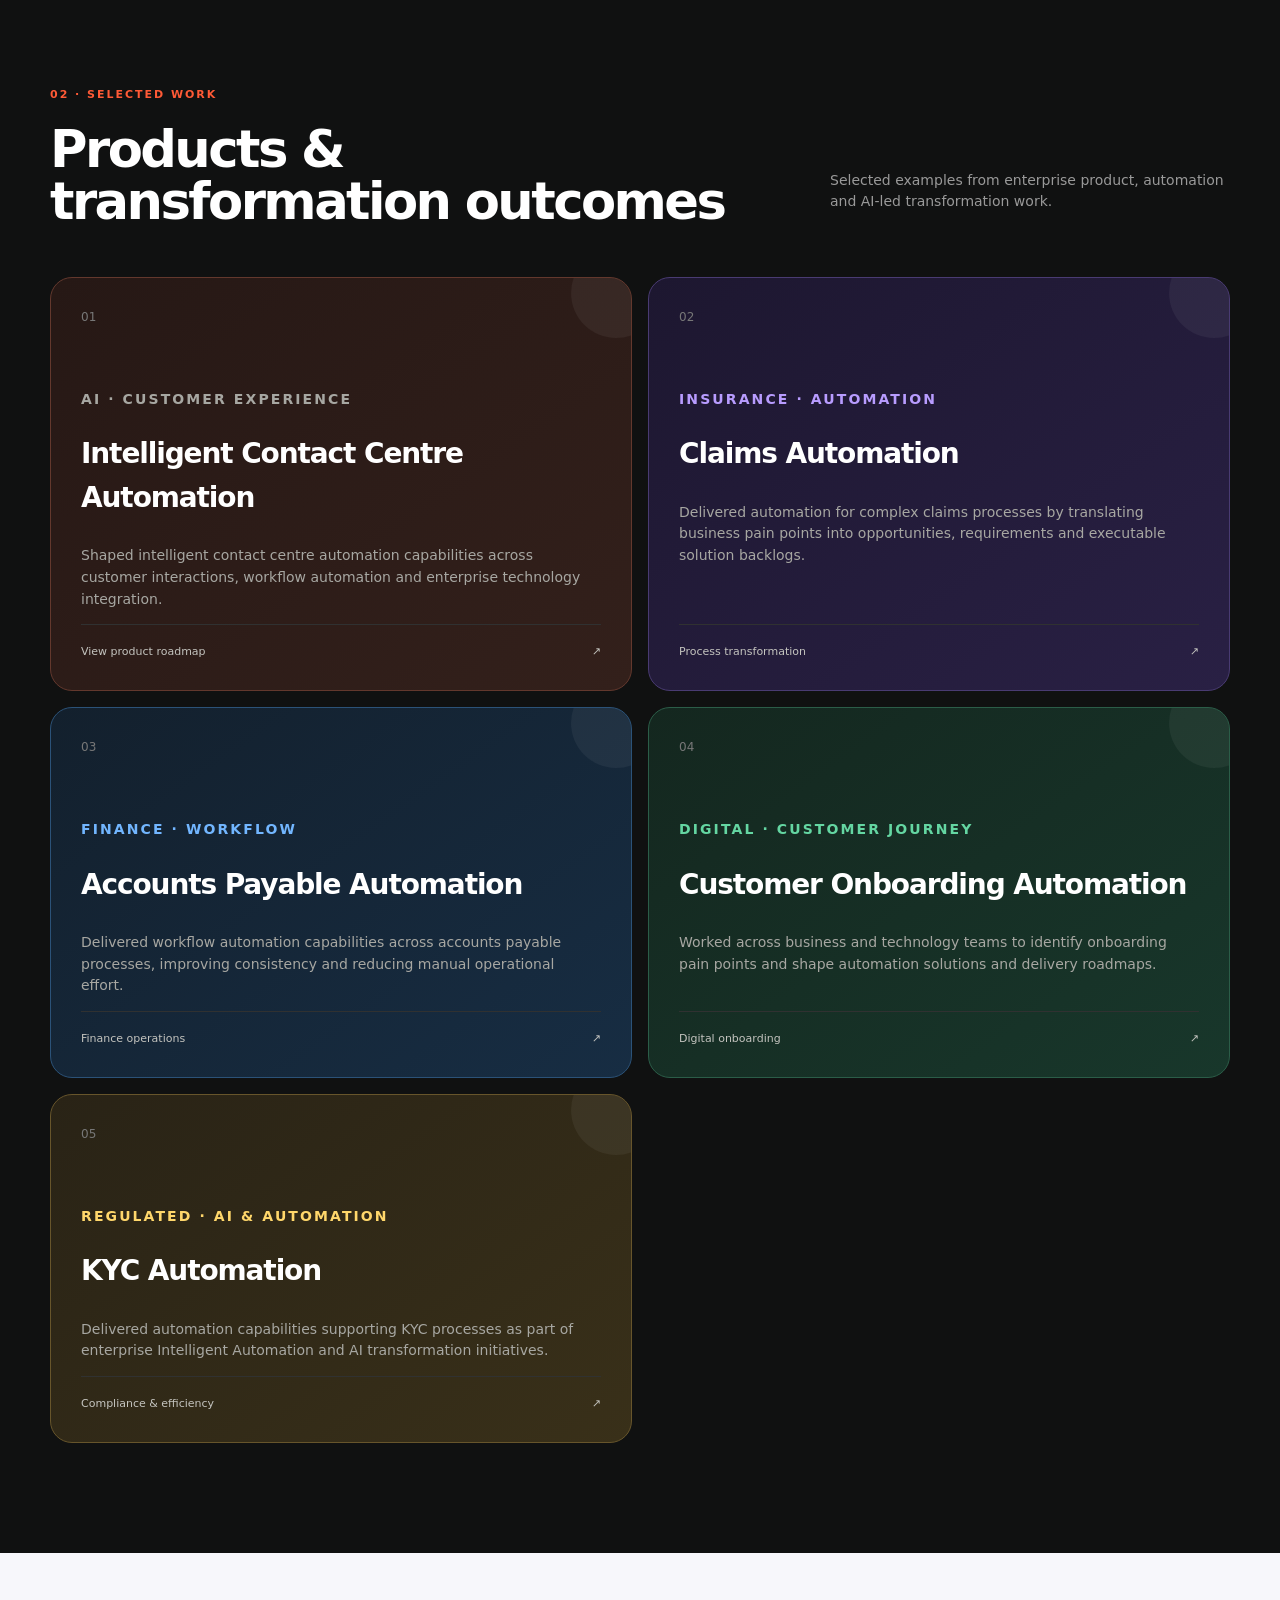
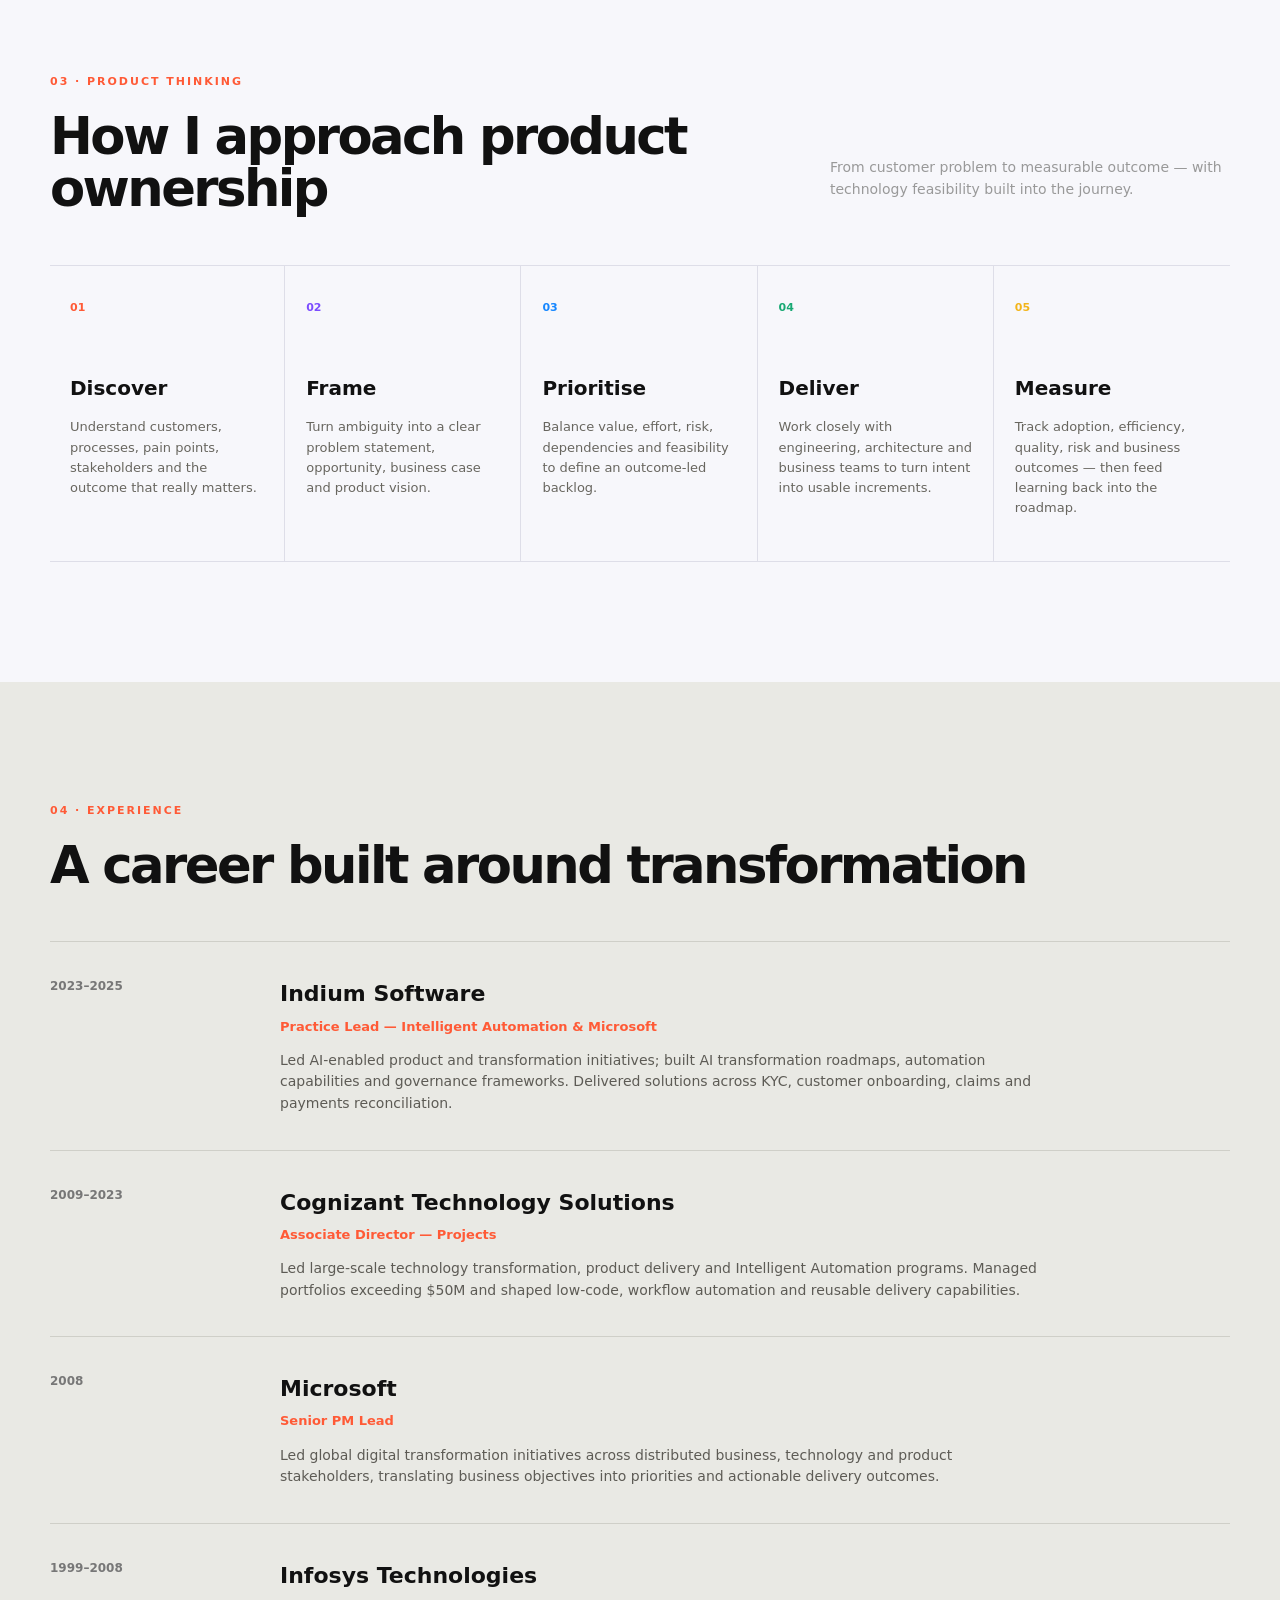
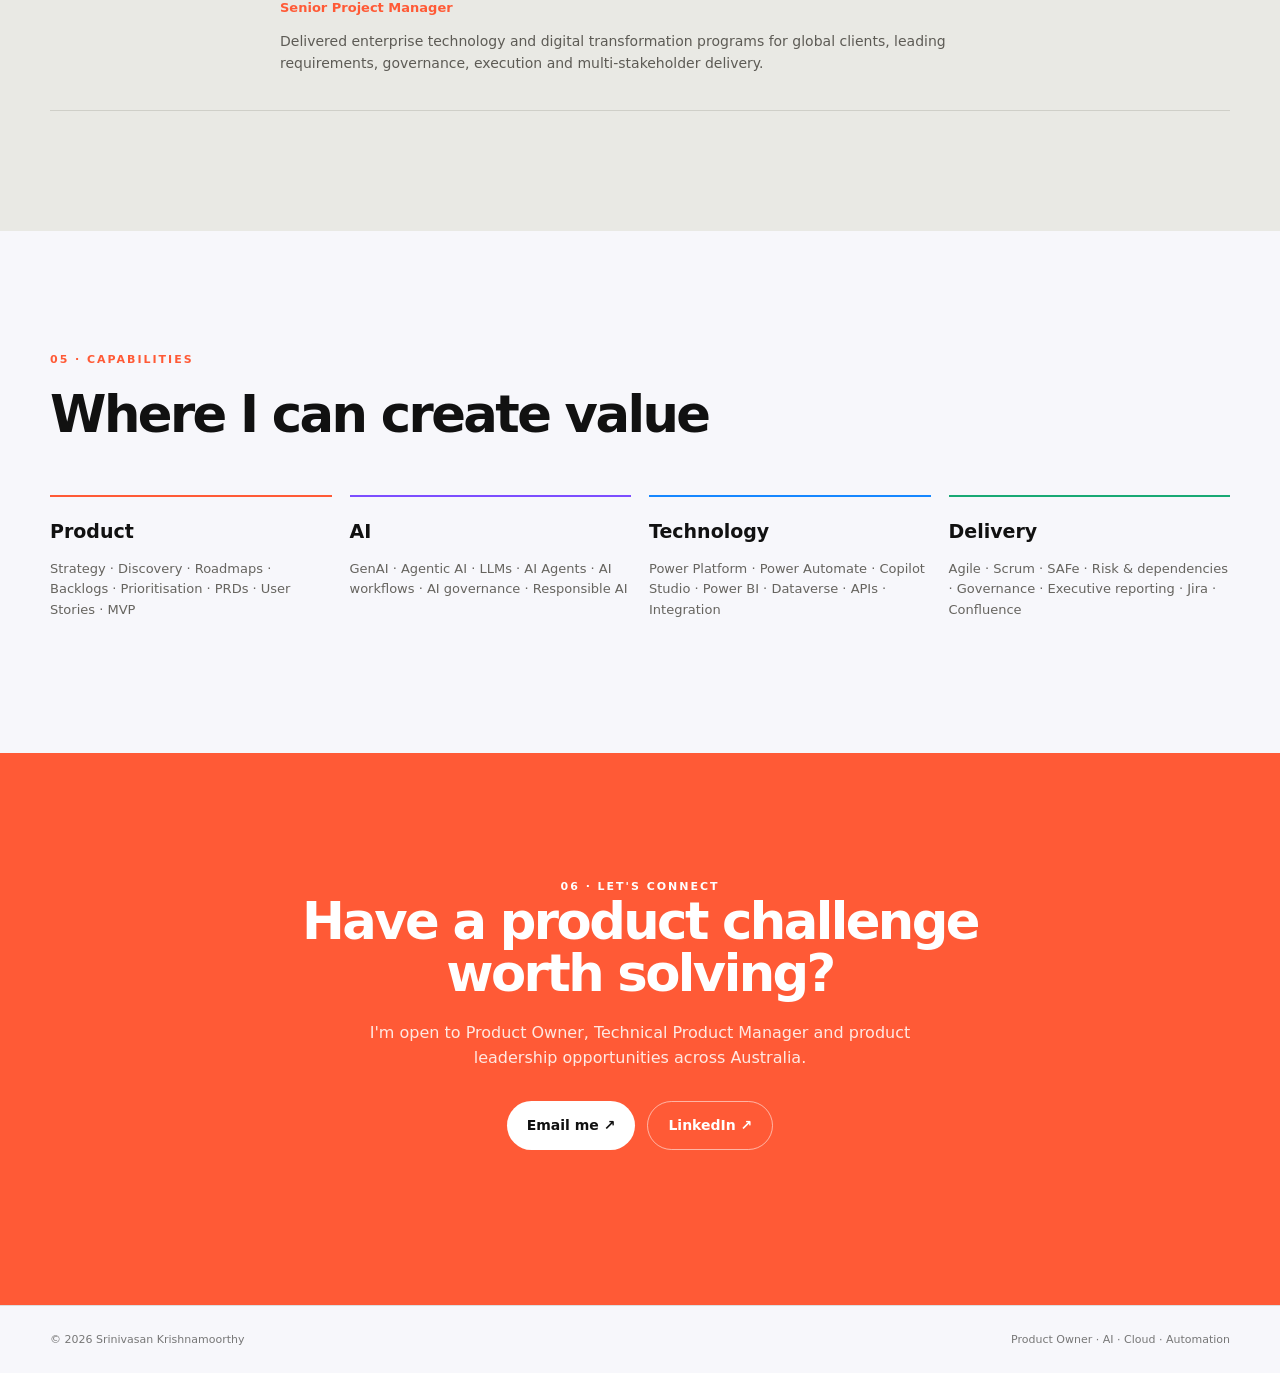
==== commit 809fc583: "Add files via upload" ====
--- a/index.html
+++ b/index.html
@@ -37,14 +37,14 @@
         <div class="quick-stats">
           <div><strong>15+</strong><span>Years in product & delivery</span></div>
           <div><strong>$50M+</strong><span>Transformation portfolios</span></div>
-          <div><strong>30–50%</strong><span>Efficiency improvement</span></div>
+          <div><strong>15+</strong><span>Transformations delivered</span></div>
         </div>
       </div>
       <div class="hero-card">
         <div class="orbit"></div>
         <div class="hero-card-content">
           <span class="card-label">CURRENT FOCUS</span>
-          <h2>AI-enabled<br>product delivery</h2>
+          <h2>AI-enabled<br>product management</h2>
           <div class="tag-list">
             <span>GenAI</span><span>Agentic AI</span><span>LLMs</span>
             <span>Power Platform</span><span>Automation</span><span>Product Strategy</span>
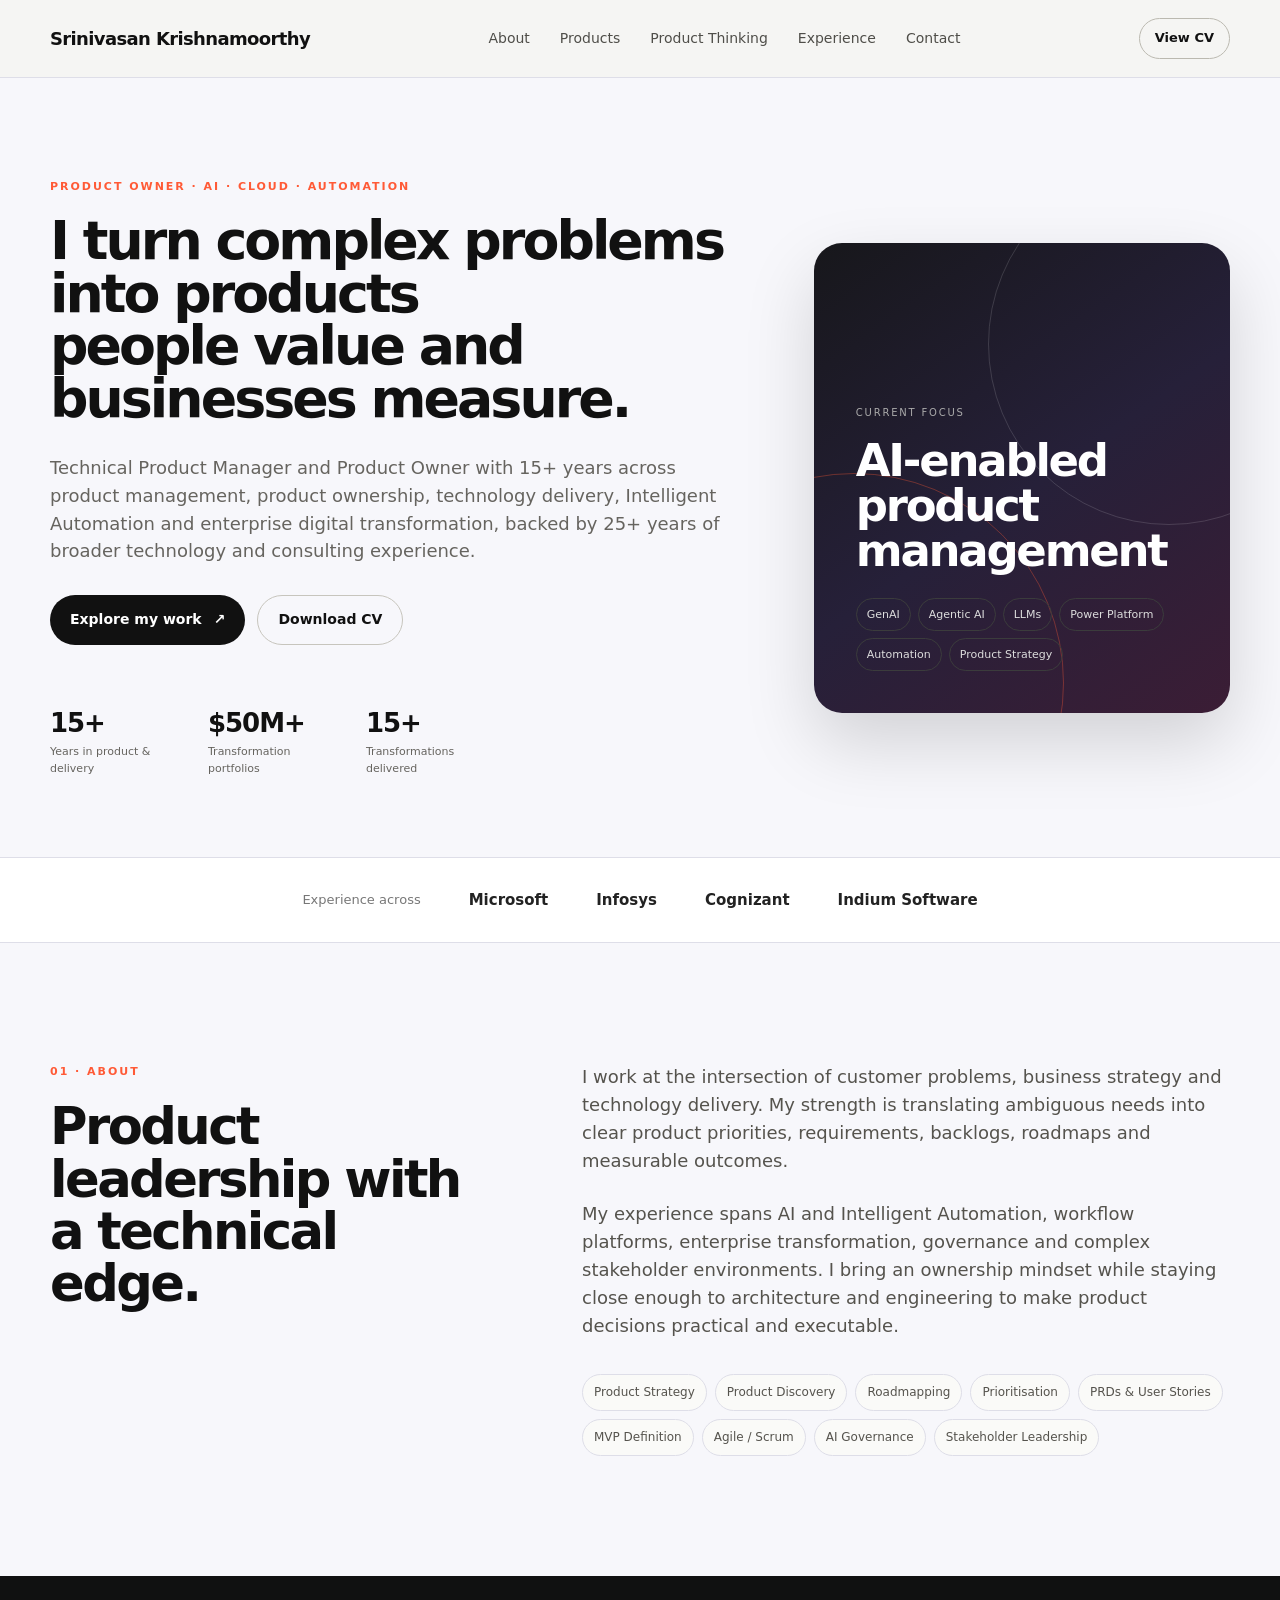
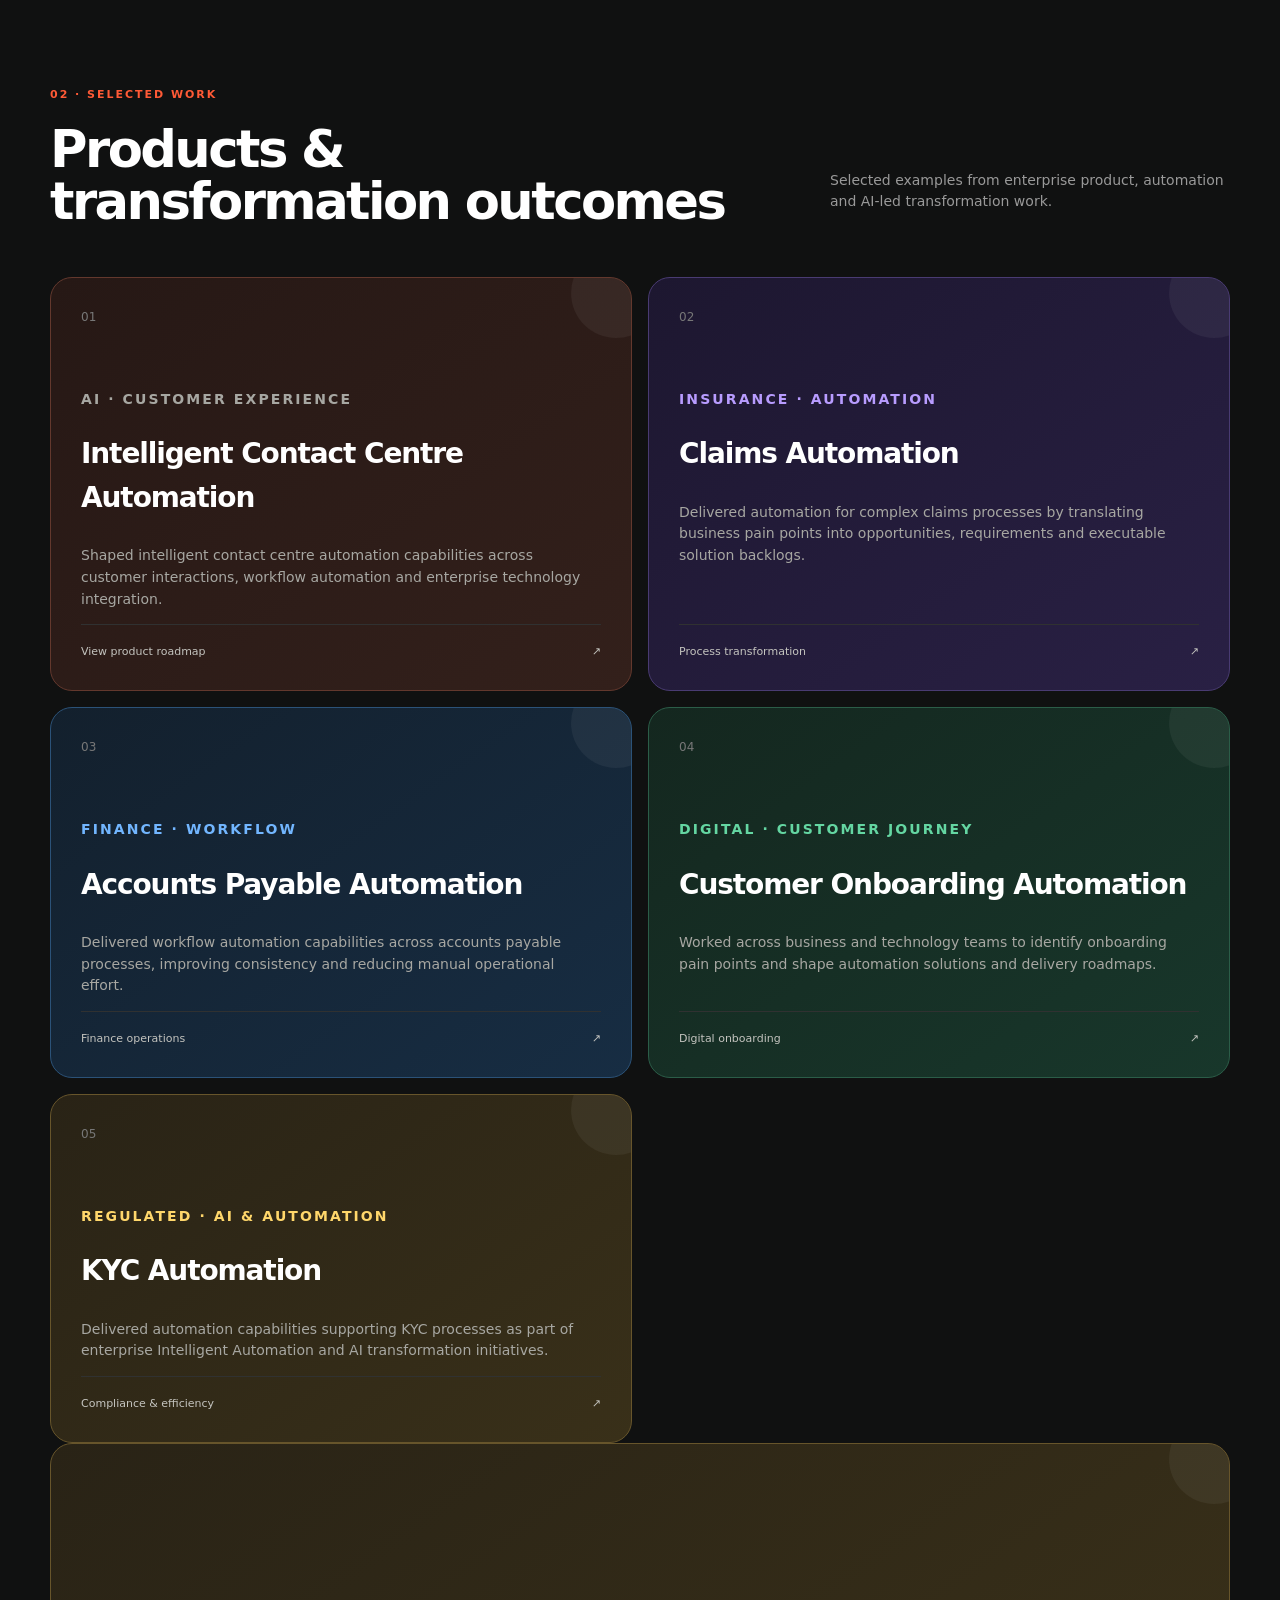
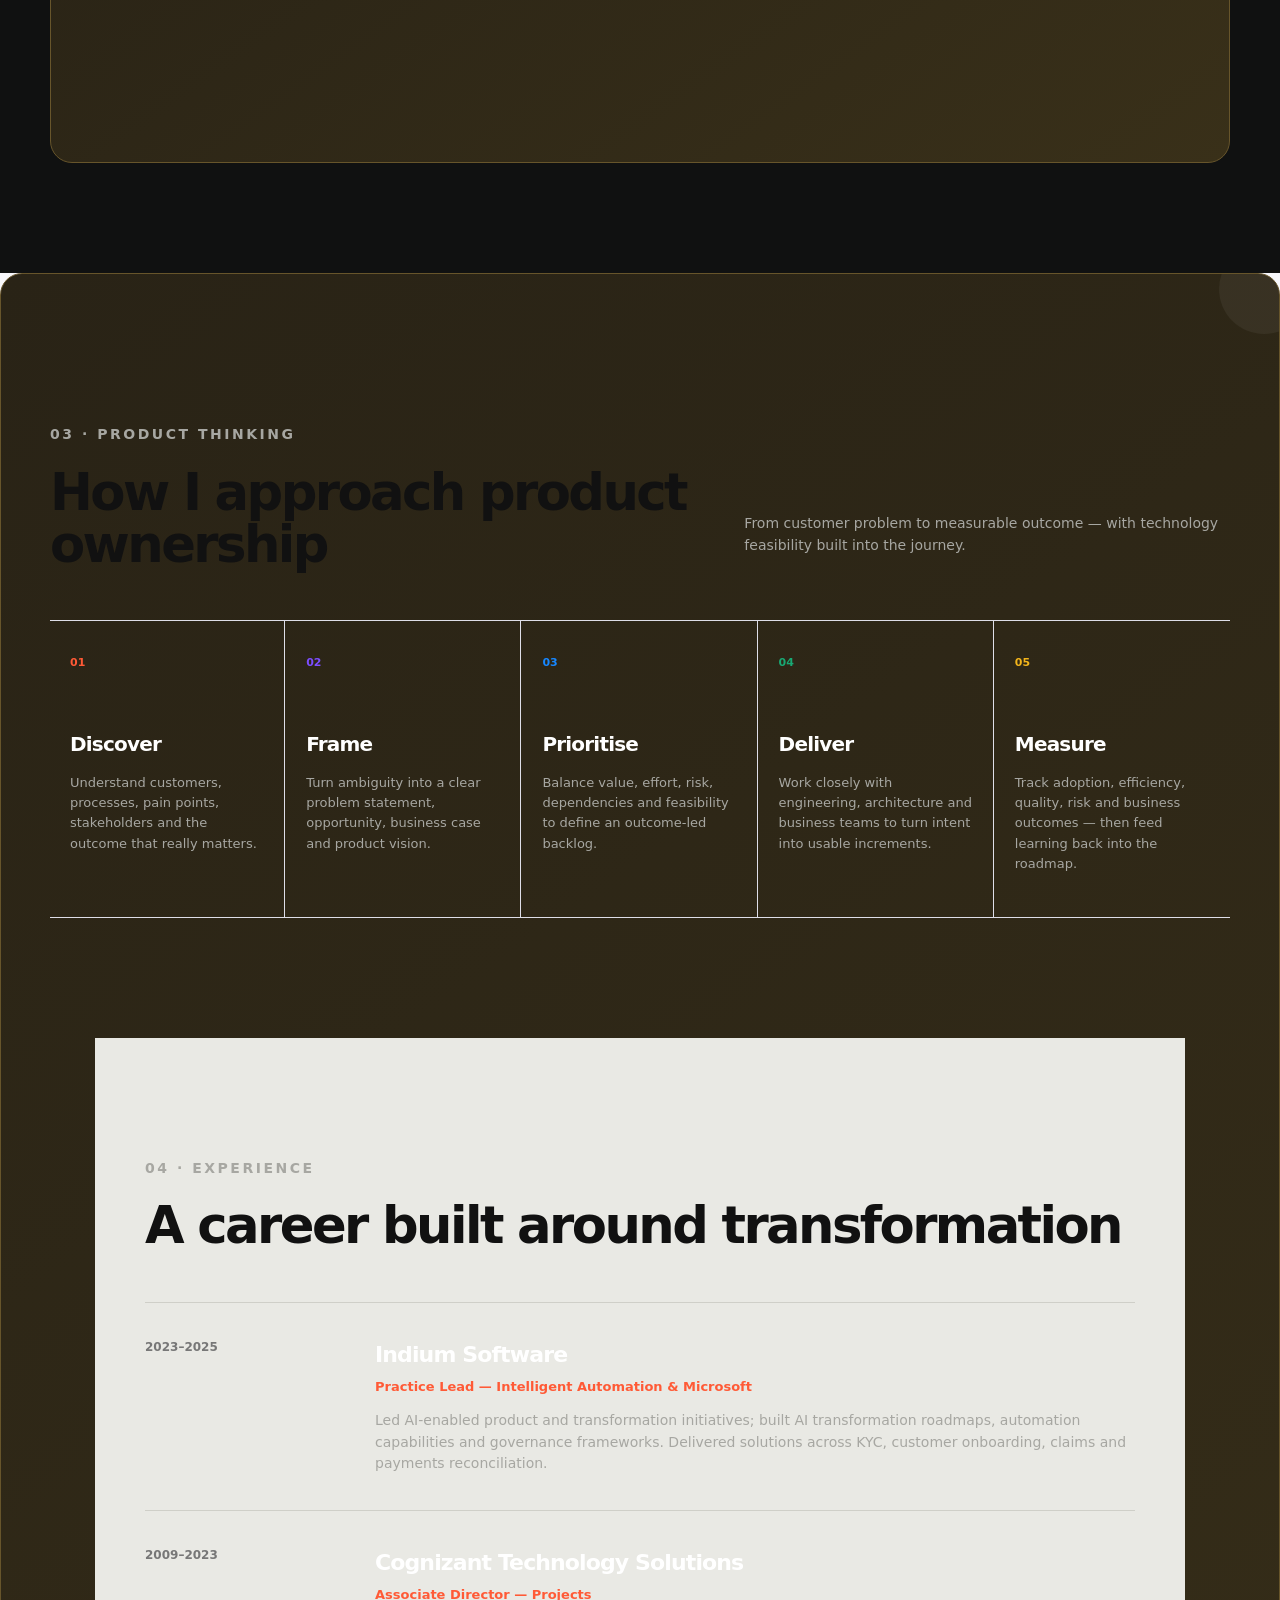
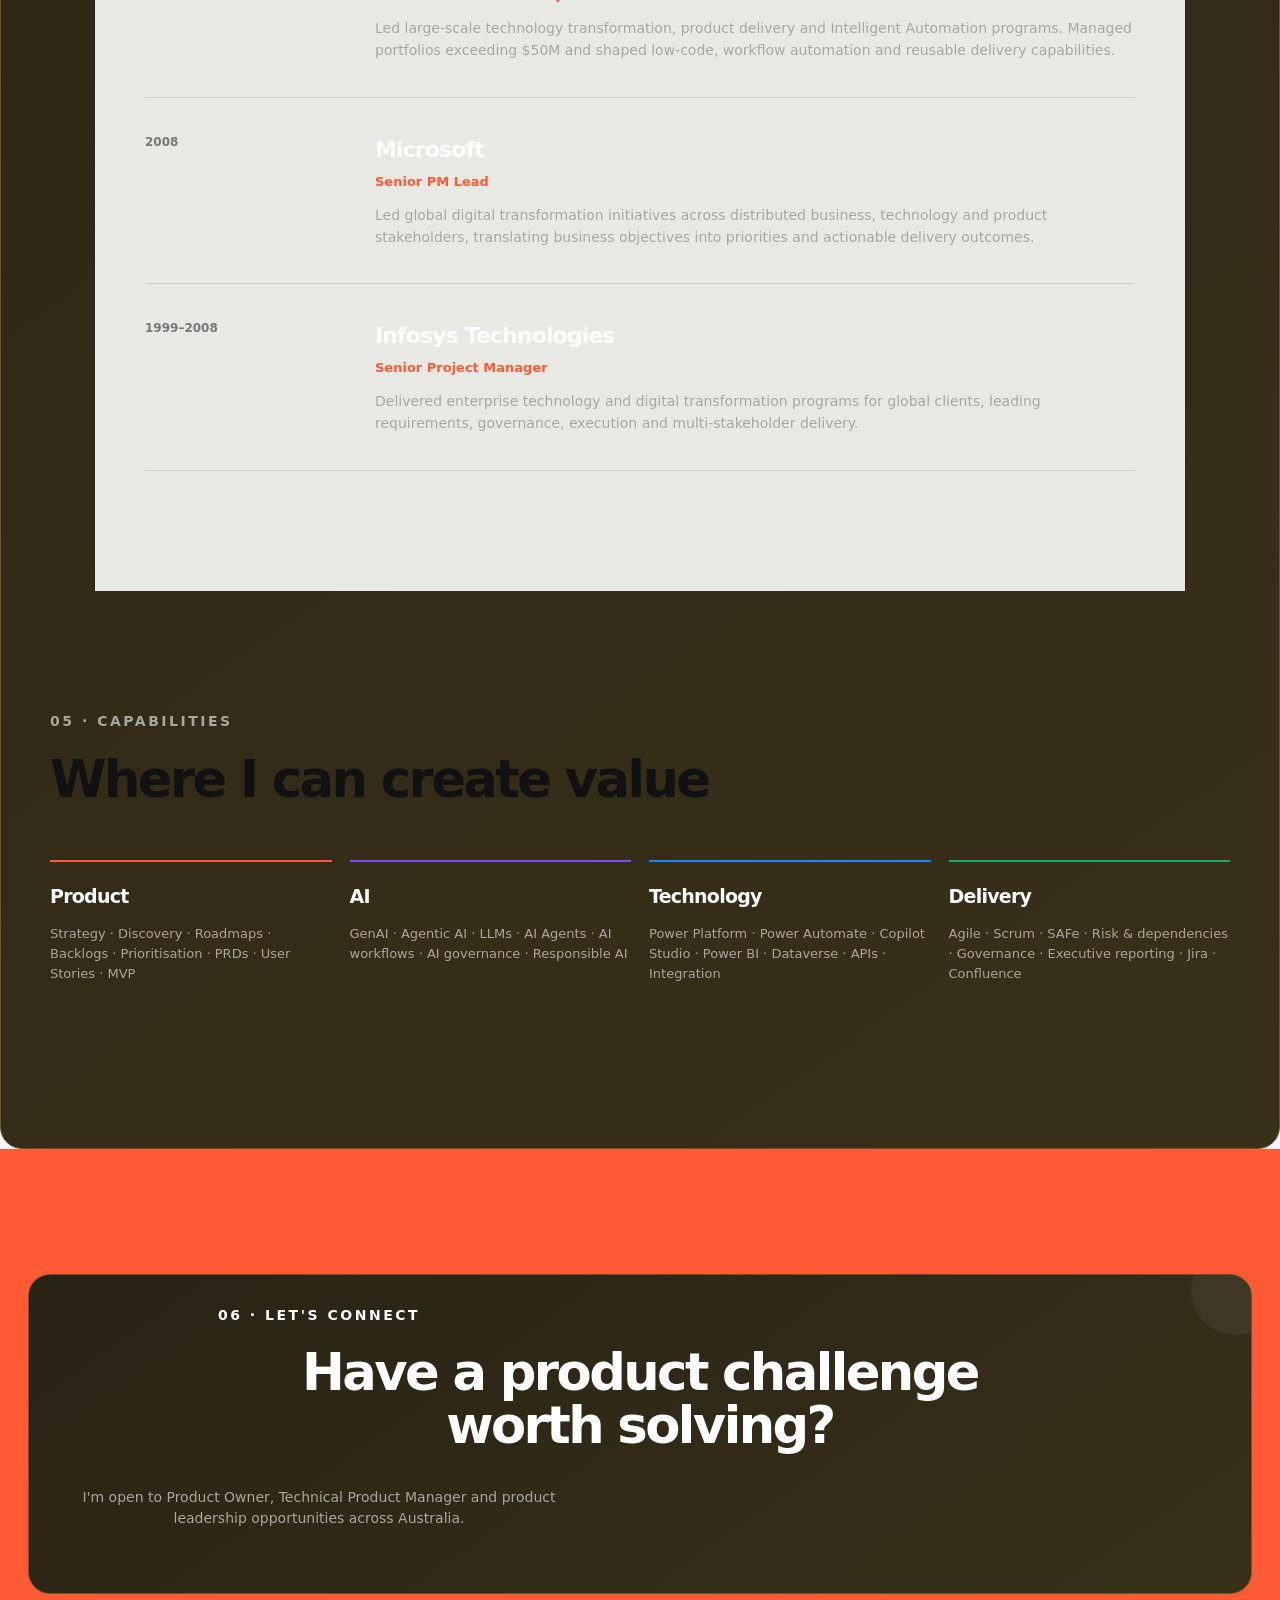
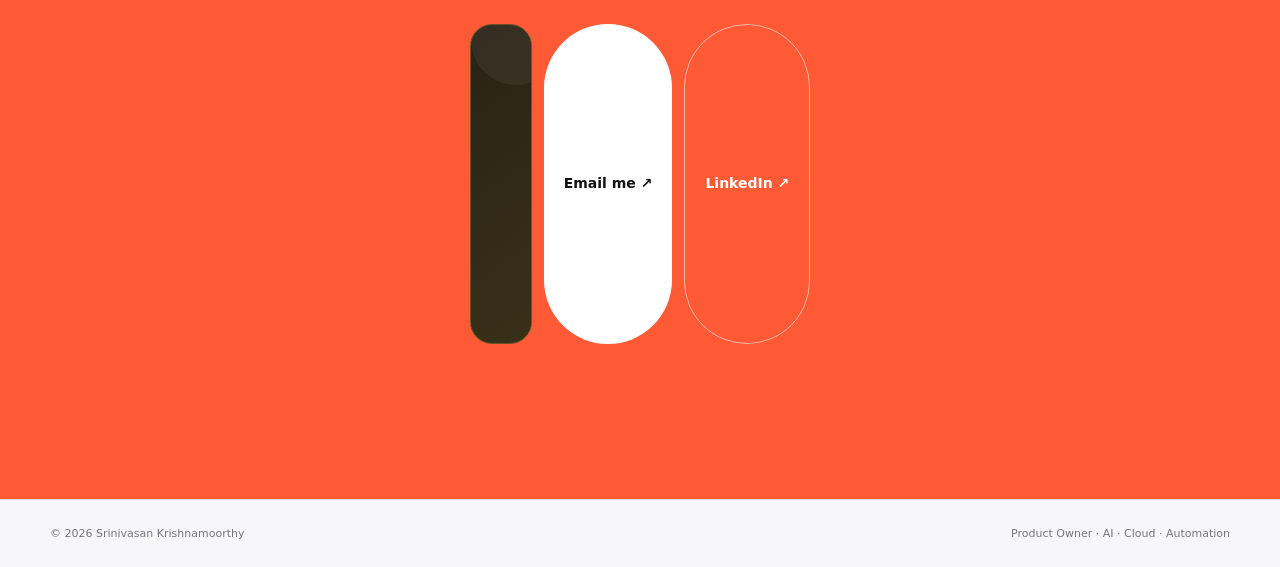
==== commit 68e61c5a: "Add files via upload" ====
--- a/index.html
+++ b/index.html
@@ -98,28 +98,28 @@
           <p>Shaped intelligent contact centre automation capabilities across customer interactions, workflow automation and enterprise technology integration.</p>
           <div class="card-bottom"><span>View product roadmap</span><span>↗</span></div>
         </a>
-        <article class="product-card product-purple">
+        <a class="product-card product-purple product-link" href="case-studies/claims-automation.html">
           <div class="card-number">02</div>
           <p class="card-kicker">INSURANCE · AUTOMATION</p>
           <h3>Claims Automation</h3>
           <p>Delivered automation for complex claims processes by translating business pain points into opportunities, requirements and executable solution backlogs.</p>
           <div class="card-bottom"><span>Process transformation</span><span>↗</span></div>
         </article>
-        <article class="product-card product-blue">
+        <a class="product-card product-blue product-link" href="case-studies/accounts-payable-automation.html">
           <div class="card-number">03</div>
           <p class="card-kicker">FINANCE · WORKFLOW</p>
           <h3>Accounts Payable Automation</h3>
           <p>Delivered workflow automation capabilities across accounts payable processes, improving consistency and reducing manual operational effort.</p>
           <div class="card-bottom"><span>Finance operations</span><span>↗</span></div>
         </article>
-        <article class="product-card product-green">
+        <a class="product-card product-green product-link" href="case-studies/customer-onboarding-automation.html">
           <div class="card-number">04</div>
           <p class="card-kicker">DIGITAL · CUSTOMER JOURNEY</p>
           <h3>Customer Onboarding Automation</h3>
           <p>Worked across business and technology teams to identify onboarding pain points and shape automation solutions and delivery roadmaps.</p>
           <div class="card-bottom"><span>Digital onboarding</span><span>↗</span></div>
         </article>
-        <article class="product-card product-yellow">
+        <a class="product-card product-yellow product-link" href="case-studies/kyc-automation.html">
           <div class="card-number">05</div>
           <p class="card-kicker">REGULATED · AI & AUTOMATION</p>
           <h3>KYC Automation</h3>
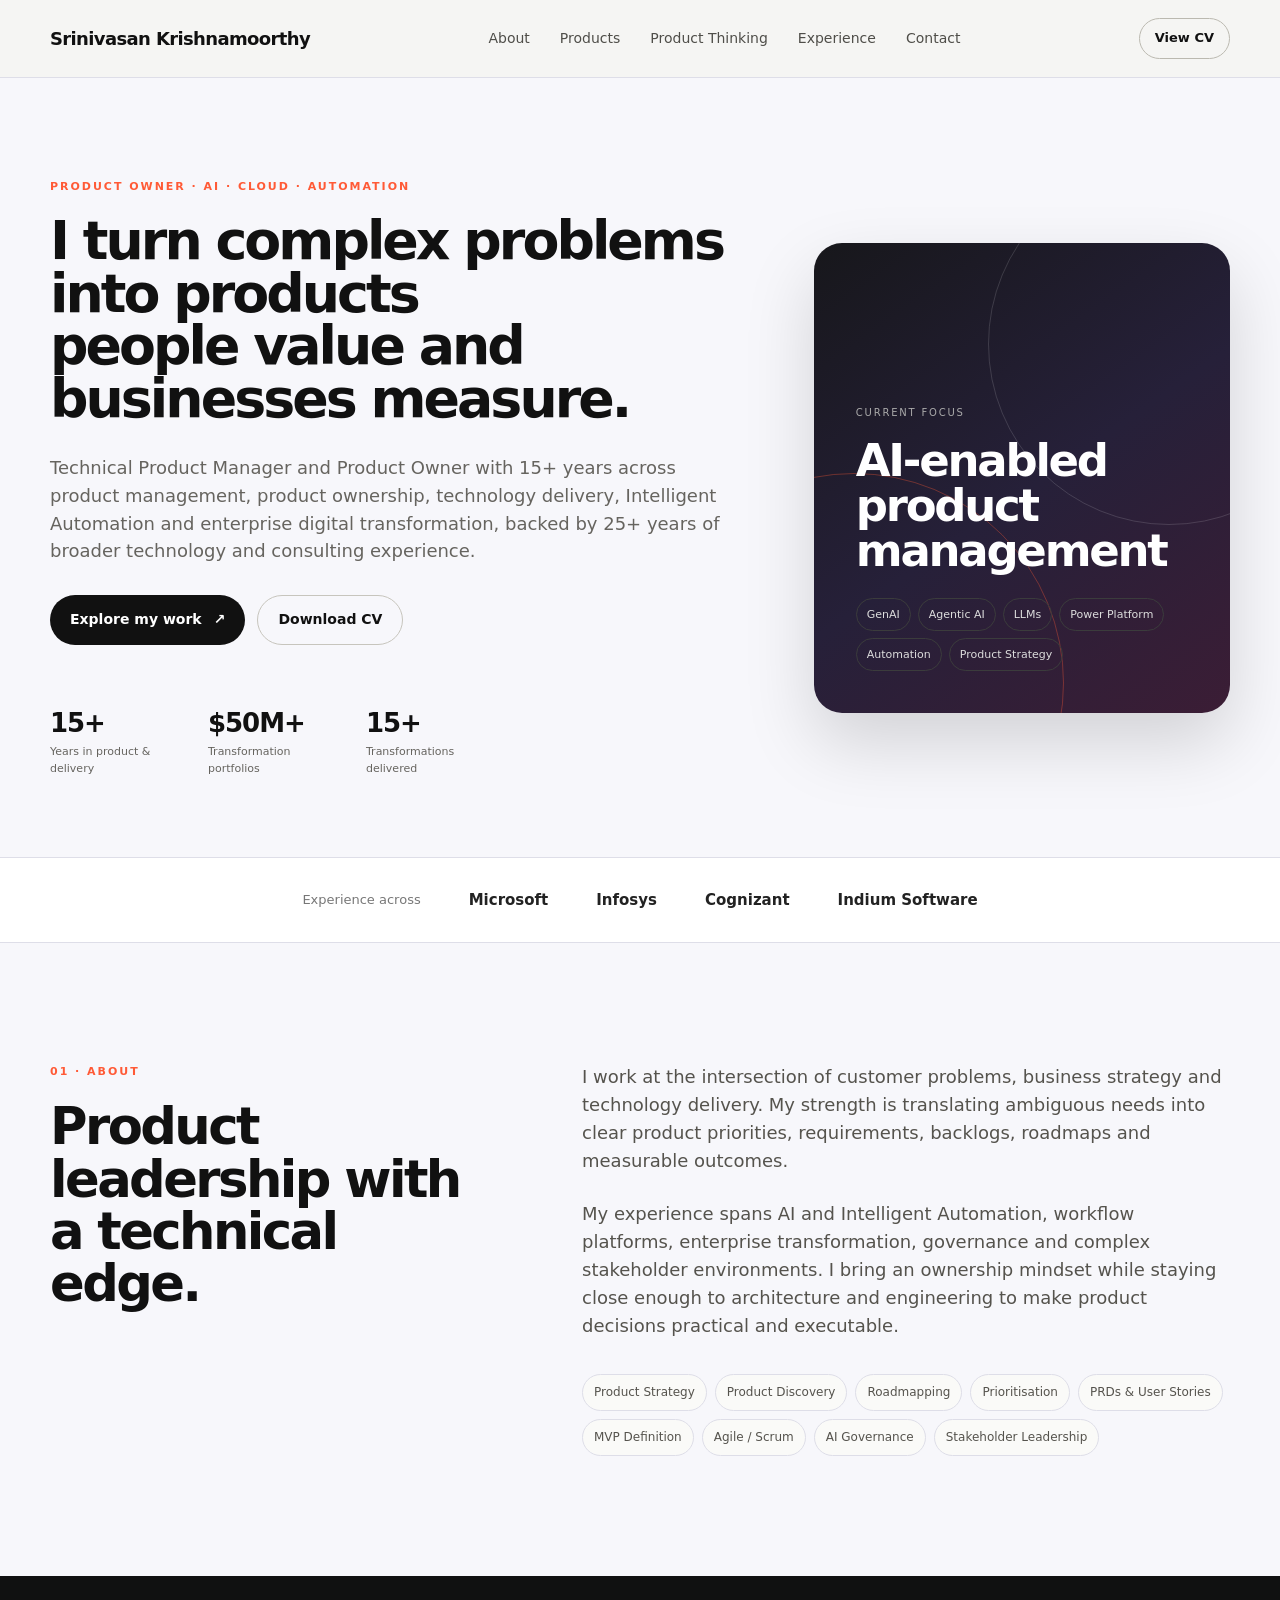
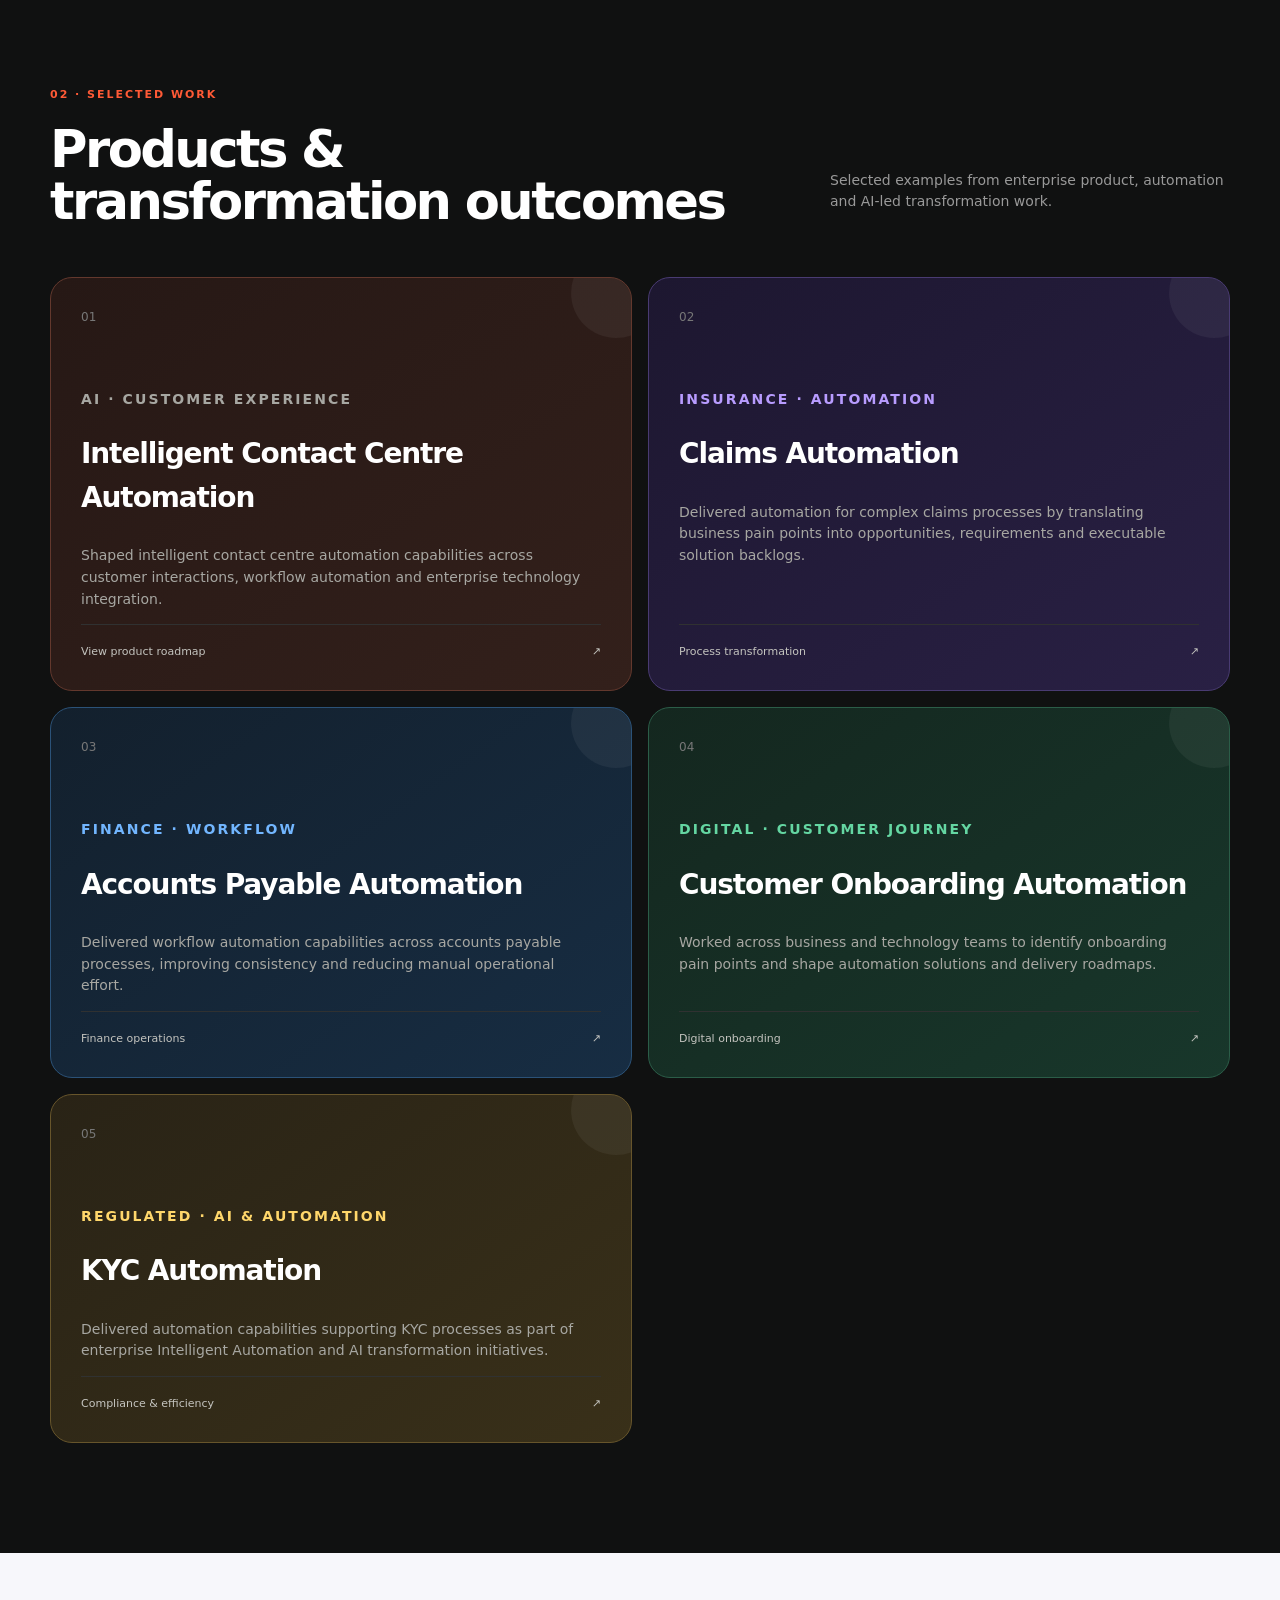
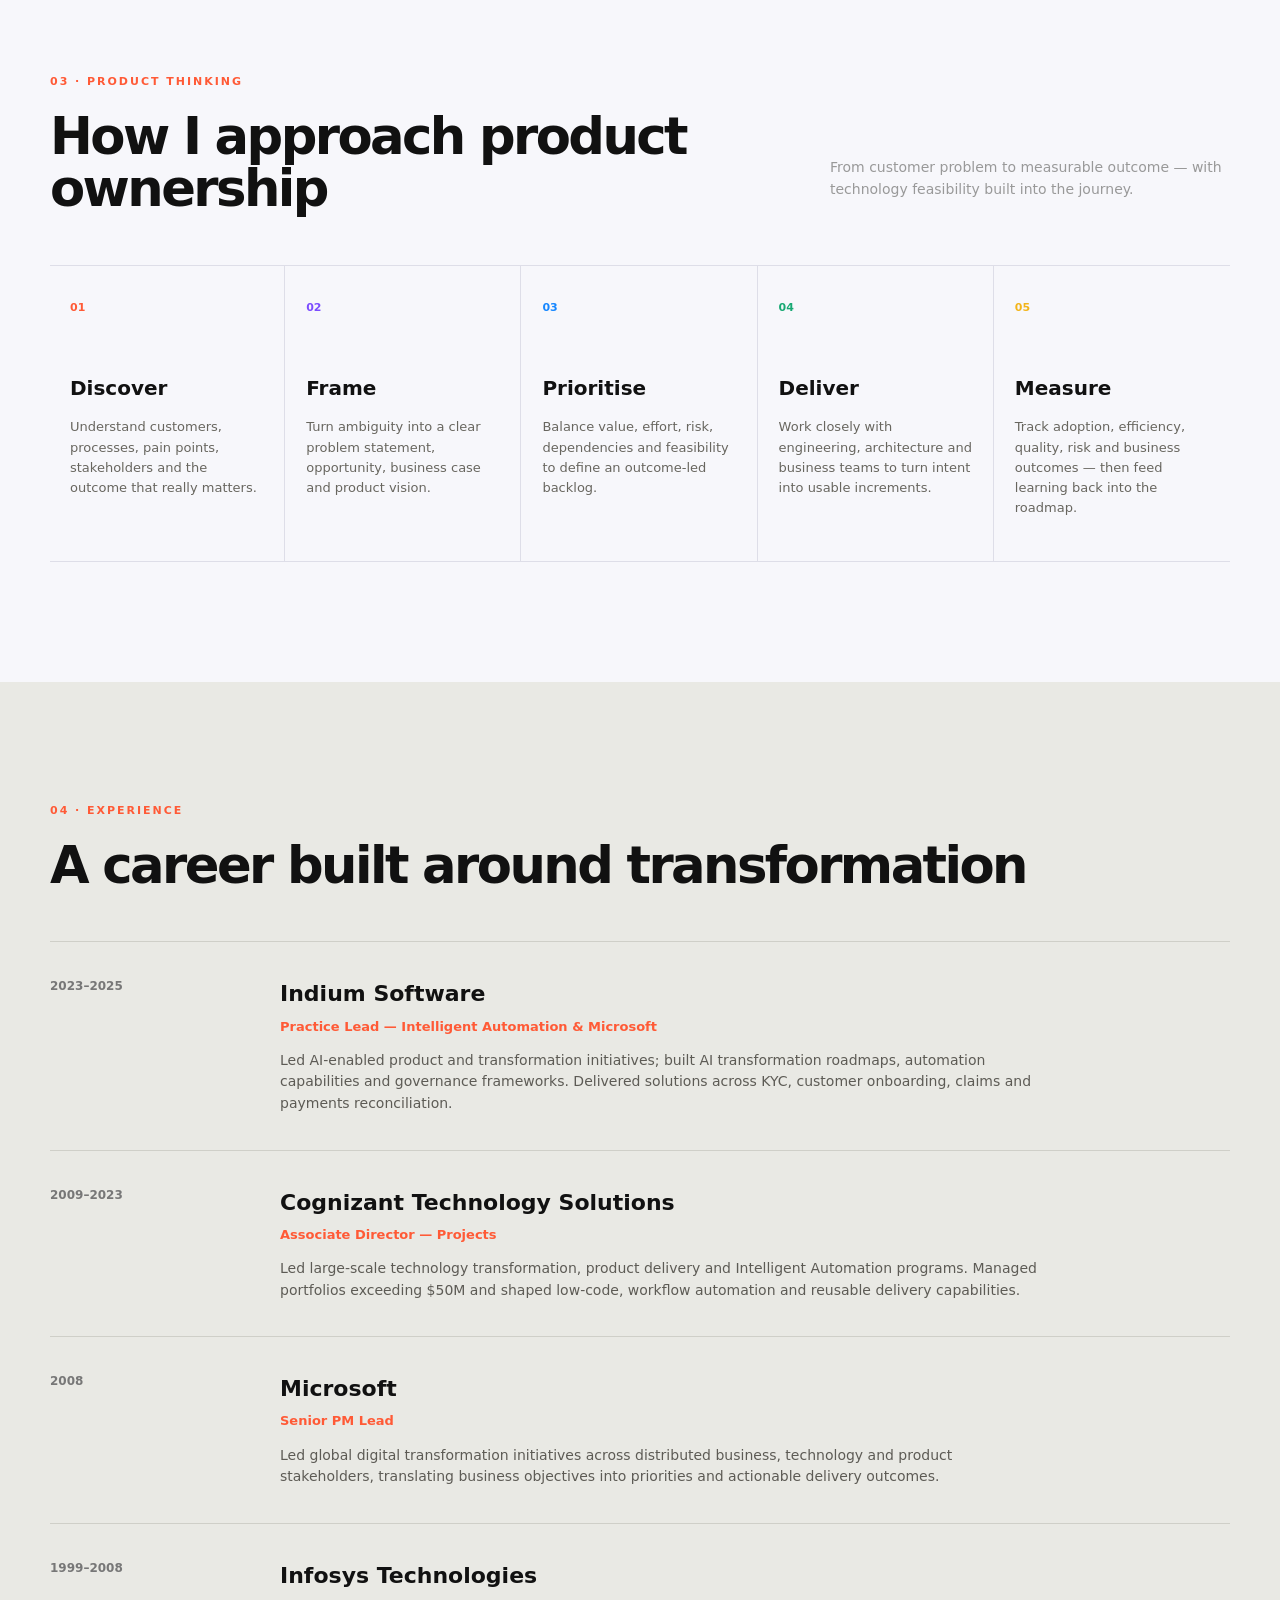
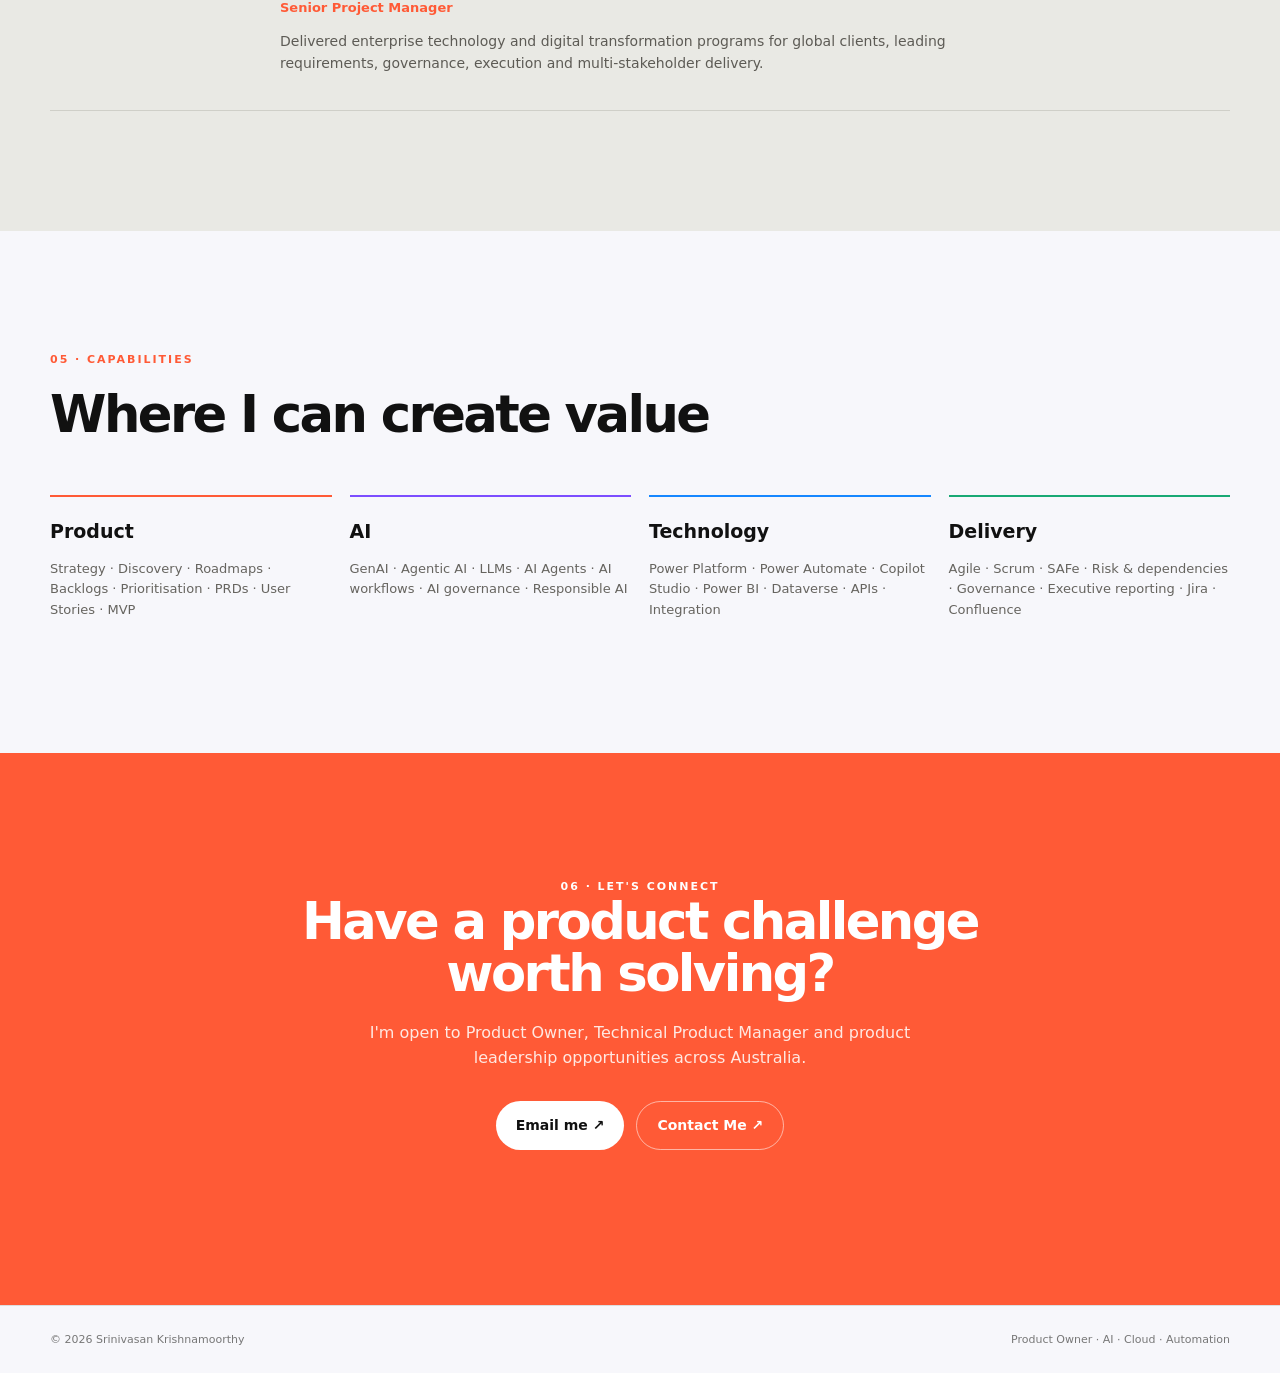
==== commit be80e41b: "Add files via upload" ====
--- a/index.html
+++ b/index.html
@@ -104,28 +104,28 @@
           <h3>Claims Automation</h3>
           <p>Delivered automation for complex claims processes by translating business pain points into opportunities, requirements and executable solution backlogs.</p>
           <div class="card-bottom"><span>Process transformation</span><span>↗</span></div>
-        </article>
+        </a>
         <a class="product-card product-blue product-link" href="case-studies/accounts-payable-automation.html">
           <div class="card-number">03</div>
           <p class="card-kicker">FINANCE · WORKFLOW</p>
           <h3>Accounts Payable Automation</h3>
           <p>Delivered workflow automation capabilities across accounts payable processes, improving consistency and reducing manual operational effort.</p>
           <div class="card-bottom"><span>Finance operations</span><span>↗</span></div>
-        </article>
+        </a>
         <a class="product-card product-green product-link" href="case-studies/customer-onboarding-automation.html">
           <div class="card-number">04</div>
           <p class="card-kicker">DIGITAL · CUSTOMER JOURNEY</p>
           <h3>Customer Onboarding Automation</h3>
           <p>Worked across business and technology teams to identify onboarding pain points and shape automation solutions and delivery roadmaps.</p>
           <div class="card-bottom"><span>Digital onboarding</span><span>↗</span></div>
-        </article>
+        </a>
         <a class="product-card product-yellow product-link" href="case-studies/kyc-automation.html">
           <div class="card-number">05</div>
           <p class="card-kicker">REGULATED · AI & AUTOMATION</p>
           <h3>KYC Automation</h3>
           <p>Delivered automation capabilities supporting KYC processes as part of enterprise Intelligent Automation and AI transformation initiatives.</p>
           <div class="card-bottom"><span>Compliance & efficiency</span><span>↗</span></div>
-        </article>
+        </a>
       </div>
     </section>
 
@@ -177,8 +177,8 @@
       <h2>Have a product challenge worth solving?</h2>
       <p>I'm open to Product Owner, Technical Product Manager and product leadership opportunities across Australia.</p>
       <div class="contact-actions">
-        <a class="button primary" href="mailto:srinivk@ymail.com">Email me ↗</a>
-        <a class="button secondary" href="https://www.linkedin.com/in/srinivasan-krishnamoorthy-0589886" target="_blank" rel="noopener">LinkedIn ↗</a>
+        <a class="button primary" href="mailto:SrinvK@ymail.com">Email me ↗</a>
+        <a class="button secondary" href="tel:+610451961734">Contact Me ↗</a>
       </div>
     </section>
   </main>
--- a/style.css
+++ b/style.css
@@ -42,3 +42,6 @@
 @media(max-width:600px){.brand{font-size:15px}}
 
 .product-link{display:flex;color:inherit;text-decoration:none}.product-link:hover{color:inherit;text-decoration:none}.product-link h3{color:white}.product-link p{color:#a7a7a2}
+
+/* Contact portfolio cleanup */
+.cards > *:empty{display:none!important}
